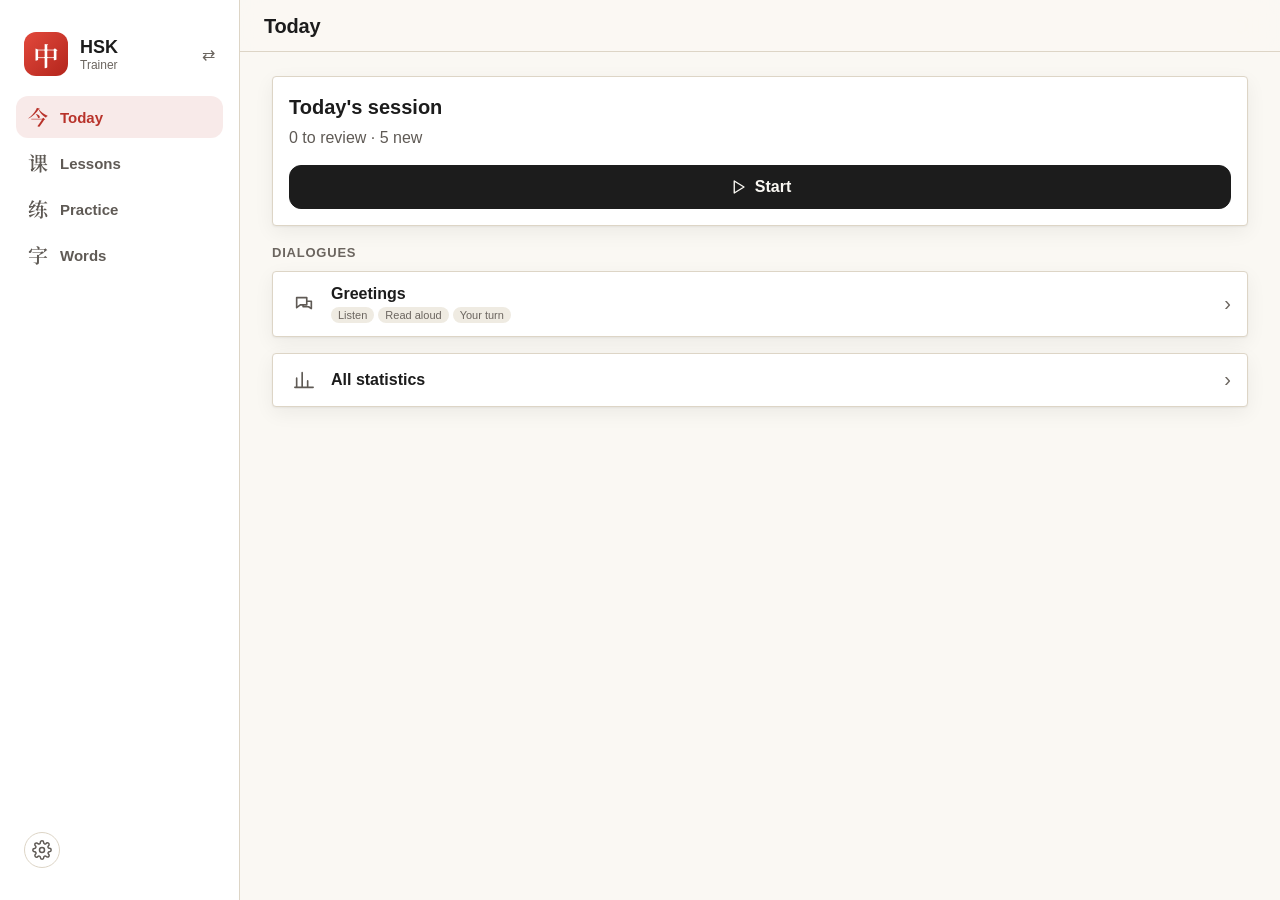
==== web/index.html @ bac62efd "Web app: one look per language Ink Grid, Quiet Ruby, Block Builder and Tone Color as colour variable" ====
<!DOCTYPE html>
<html lang="en">
<head>
  <meta charset="UTF-8">
  <meta name="viewport" content="width=device-width, initial-scale=1, viewport-fit=cover, maximum-scale=1">
  <title>Language Trainer</title>
  <meta name="description" content="Study Chinese (HSK 1–3), Japanese (JLPT N5–N1) and Vietnamese (A1–C2) vocabulary with tiles, flashcards, quizzes and more. Optimized for Mac and iPhone.">
  <meta name="theme-color" content="#f6f3ee" media="(prefers-color-scheme: light)">
  <meta name="theme-color" content="#151417" media="(prefers-color-scheme: dark)">
  <meta name="apple-mobile-web-app-capable" content="yes">
  <meta name="mobile-web-app-capable" content="yes">
  <meta name="apple-mobile-web-app-status-bar-style" content="default">
  <meta name="apple-mobile-web-app-title" content="Trainer">
  <meta name="format-detection" content="telephone=no">
  <link rel="manifest" href="manifest.webmanifest">
  <link rel="icon" type="image/svg+xml" href="icons/icon.svg">
  <link rel="apple-touch-icon" href="icons/apple-touch-icon.png">
  <link rel="preconnect" href="https://fonts.googleapis.com">
  <link rel="preconnect" href="https://fonts.gstatic.com" crossorigin>
  <link rel="stylesheet" href="https://fonts.googleapis.com/css2?family=Noto+Serif+SC:wght@400;600&family=Shippori+Mincho:wght@400;600&family=Gowun+Dodum&family=Be+Vietnam+Pro:wght@400;600;800&display=swap">
  <link rel="stylesheet" href="css/style.css">
</head>
<body>
  <div id="app">
    <aside id="sidebar" class="sidebar">
      <button class="brand" type="button" aria-label="Switch language">
        <span class="brand-glyph course-glyph-brand">中</span>
        <span class="brand-text">
          <span class="brand-title">HSK</span>
          <span class="brand-sub" data-i18n="brandSub">Trainer</span>
        </span>
        <span class="brand-chev">⇄</span>
      </button>
      <nav class="nav" id="nav-desktop"></nav>
      <div class="sidebar-foot">
        <button class="lang-toggle" id="lang-toggle-desktop" type="button" aria-label="Language"></button>
      </div>
    </aside>

    <div class="main">
      <header class="topbar" id="topbar">
        <button class="topbar-back" id="topbar-back" type="button" aria-label="Back" hidden>‹</button>
        <button class="course-btn" id="course-btn" type="button" aria-label="Switch language"><span class="course-glyph-brand">中</span></button>
        <h1 class="topbar-title" id="topbar-title">HSK</h1>
        <button class="lang-toggle" id="lang-toggle-mobile" type="button" aria-label="Language"></button>
      </header>

      <main id="view" class="view" aria-live="polite"></main>

      <nav class="tabbar" id="nav-mobile"></nav>
    </div>
  </div>

  <div id="sheet-backdrop" class="sheet-backdrop" hidden></div>
  <div id="sheet" class="sheet" role="dialog" aria-modal="true" hidden></div>
  <div id="toast" class="toast" hidden></div>

  <script src="js/data.js"></script>
  <script src="js/data-hsk2.js"></script>
  <script src="js/data-hsk3.js"></script>
  <script src="js/data-vi.js"></script>
  <script src="js/data-vi-2.js"></script>
  <script src="js/data-ja.js"></script>
  <script src="js/korean.js"></script>
  <script src="js/data-ko.js"></script>
  <script src="js/sounds-data.js"></script>
  <script src="js/dialogues.js"></script>
  <script src="js/themes.js"></script>
  <script src="js/themes-auto.js"></script>
  <script src="js/app.js"></script>
</body>
</html>
---- web/css/style.css ----
/* ============================================================
   HSK 1 Trainer — styles
   Optimized for iPhone (Safari, standalone PWA) and Mac.
   ============================================================ */

:root {
  --bg: #f6f3ee;
  --bg-elev: #ffffff;
  --bg-sunken: #ece8e1;
  --text: #1c1b1f;
  --text-2: #5f5b66;
  --text-3: #6b6772;
  --line: rgba(28, 27, 31, 0.10);
  --accent: #c8372d;
  --accent-soft: rgba(200, 55, 45, 0.10);
  --accent-text: #ffffff;
  --gold: #c99a2e;
  --gold-soft: rgba(201, 154, 46, 0.16);
  --green: #2e8b57;
  --green-soft: rgba(46, 139, 87, 0.14);
  --blue: #2f6fd6;
  --blue-soft: rgba(47, 111, 214, 0.12);
  --red: #d33f3f;
  --red-soft: rgba(211, 63, 63, 0.14);
  --shadow: 0 1px 2px rgba(0,0,0,0.05), 0 6px 20px rgba(0,0,0,0.06);
  --radius: 16px;
  --radius-sm: 10px;
  --tab-h: 56px;
  --top-h: 52px;
  --sat: env(safe-area-inset-top, 0px);
  --sab: env(safe-area-inset-bottom, 0px);
  --sal: env(safe-area-inset-left, 0px);
  --sar: env(safe-area-inset-right, 0px);
  --font: -apple-system, BlinkMacSystemFont, "SF Pro Text", "Segoe UI", Roboto, "Helvetica Neue", Arial, sans-serif;
  --font-hanzi: "PingFang SC", "Hiragino Sans GB", "Heiti SC", "Noto Sans CJK SC", "Noto Sans SC", "Microsoft YaHei", "WenQuanYi Zen Hei", sans-serif;
  color-scheme: light dark;
}

@media (prefers-color-scheme: dark) {
  :root:not([data-theme="light"]) {
    --bg: #151417;
    --bg-elev: #212024;
    --bg-sunken: #0f0e11;
    --text: #f3f1ee;
    --text-2: #b3afb8;
    --text-3: #9a96a1;
    --line: rgba(255, 255, 255, 0.10);
    --accent: #ef6a5e;
    --accent-soft: rgba(239, 106, 94, 0.16);
    --gold: #e2b455;
    --gold-soft: rgba(226, 180, 85, 0.18);
    --green: #4fc27f;
    --green-soft: rgba(79, 194, 127, 0.16);
    --blue: #6f9cf0;
    --blue-soft: rgba(111, 156, 240, 0.16);
    --red: #f26b6b;
    --red-soft: rgba(242, 107, 107, 0.16);
    --shadow: 0 1px 2px rgba(0,0,0,0.3), 0 6px 20px rgba(0,0,0,0.35);
  }
}
:root[data-theme="dark"] {
  --bg: #151417;
  --bg-elev: #212024;
  --bg-sunken: #0f0e11;
  --text: #f3f1ee;
  --text-2: #b3afb8;
  --text-3: #9a96a1;
  --line: rgba(255, 255, 255, 0.10);
  --accent: #ef6a5e;
  --accent-soft: rgba(239, 106, 94, 0.16);
  --gold: #e2b455;
  --gold-soft: rgba(226, 180, 85, 0.18);
  --green: #4fc27f;
  --green-soft: rgba(79, 194, 127, 0.16);
  --blue: #6f9cf0;
  --blue-soft: rgba(111, 156, 240, 0.16);
  --red: #f26b6b;
  --red-soft: rgba(242, 107, 107, 0.16);
  --shadow: 0 1px 2px rgba(0,0,0,0.3), 0 6px 20px rgba(0,0,0,0.35);
}

* { box-sizing: border-box; }
html, body { margin: 0; padding: 0; height: 100%; }
body {
  font-family: var(--font);
  background: var(--bg);
  color: var(--text);
  -webkit-font-smoothing: antialiased;
  -webkit-text-size-adjust: 100%;
  -webkit-tap-highlight-color: transparent;
  overscroll-behavior-y: none;
  line-height: 1.4;
}
button { font-family: inherit; font-size: inherit; color: inherit; }
input, select { font-family: inherit; font-size: 16px; color: inherit; }
h1, h2, h3 { margin: 0; font-weight: 700; letter-spacing: -0.01em; }
p { margin: 0; }
[hidden] { display: none !important; }
.hanzi { font-family: var(--font-hanzi); }

/* ---------- Layout ---------- */
#app { display: flex; min-height: 100vh; min-height: 100dvh; }
.sidebar { display: none; }
.main { flex: 1; min-width: 0; display: flex; flex-direction: column; min-height: 100vh; min-height: 100dvh; }

.topbar {
  position: sticky; top: 0; z-index: 20;
  height: calc(var(--top-h) + var(--sat));
  padding: var(--sat) calc(12px + var(--sar)) 0 calc(12px + var(--sal));
  display: flex; align-items: center; gap: 8px;
  background: color-mix(in srgb, var(--bg) 82%, transparent);
  -webkit-backdrop-filter: saturate(180%) blur(18px);
  backdrop-filter: saturate(180%) blur(18px);
  border-bottom: 1px solid var(--line);
}
.topbar-title { flex: 1; font-size: 18px; text-align: center; white-space: nowrap; overflow: hidden; text-overflow: ellipsis; }
.topbar-back {
  width: 40px; height: 40px; border: 0; background: transparent; border-radius: 12px;
  font-size: 30px; line-height: 1; color: var(--accent); cursor: pointer; margin-left: -6px;
}
.topbar-back:active { background: var(--accent-soft); }
.topbar-spacer { width: 40px; }

.lang-toggle {
  border: 1px solid var(--line); background: var(--bg-elev); border-radius: 999px;
  padding: 5px 10px; font-size: 13px; font-weight: 600; cursor: pointer; color: var(--text-2);
  min-width: 44px; height: 32px;
}
.lang-toggle:active { background: var(--accent-soft); }

.view {
  flex: 1;
  padding: 14px calc(16px + var(--sar)) calc(var(--tab-h) + var(--sab) + 24px) calc(16px + var(--sal));
  max-width: 1100px; width: 100%; margin: 0 auto;
}

/* Bottom tab bar (mobile) */
.tabbar {
  position: fixed; left: 0; right: 0; bottom: 0; z-index: 20;
  height: calc(var(--tab-h) + var(--sab));
  padding: 0 var(--sar) var(--sab) var(--sal);
  display: flex; justify-content: space-around; align-items: stretch;
  background: color-mix(in srgb, var(--bg-elev) 88%, transparent);
  -webkit-backdrop-filter: saturate(180%) blur(18px);
  backdrop-filter: saturate(180%) blur(18px);
  border-top: 1px solid var(--line);
}
.tab {
  flex: 1; border: 0; background: transparent; cursor: pointer;
  display: flex; flex-direction: column; align-items: center; justify-content: center; gap: 2px;
  font-size: 11px; font-weight: 600; color: var(--text-3);
}
.tab .tab-ico { font-size: 22px; line-height: 1; }
.tab.active { color: var(--accent); }

/* Desktop layout */
@media (min-width: 860px) {
  .sidebar {
    display: flex; flex-direction: column; width: 240px; flex-shrink: 0;
    padding: 24px 16px; border-right: 1px solid var(--line);
    background: var(--bg-elev); position: sticky; top: 0; height: 100vh;
  }
  .brand { display: flex; align-items: center; gap: 12px; padding: 8px 8px; margin-bottom: 12px; border: 0; background: transparent; border-radius: 14px; cursor: pointer; text-align: left; width: 100%; }
  .brand:hover { background: var(--bg-sunken); }
  .brand-text { display: flex; flex-direction: column; flex: 1; }
  .brand-chev { color: var(--text-3); font-size: 16px; }
  .course-btn { display: none !important; }
  .brand-glyph {
    font-family: var(--font-hanzi); width: 44px; height: 44px; border-radius: 12px;
    background: linear-gradient(135deg, #e2493c, #b3251c); color: #fff; font-size: 26px;
    display: flex; align-items: center; justify-content: center; font-weight: 600;
  }
  .brand-title { font-weight: 800; font-size: 18px; }
  .brand-sub { font-size: 12px; color: var(--text-3); }
  .nav { display: flex; flex-direction: column; gap: 4px; }
  .nav .tab {
    flex-direction: row; justify-content: flex-start; gap: 12px; padding: 10px 12px;
    border-radius: 12px; font-size: 15px; color: var(--text-2);
  }
  .nav .tab .tab-ico { font-size: 20px; }
  .nav .tab.active { background: var(--accent-soft); color: var(--accent); }
  .nav .tab:hover:not(.active) { background: var(--bg-sunken); }
  .sidebar-foot { margin-top: auto; padding: 8px; }
  .tabbar { display: none; }
  #lang-toggle-mobile { display: none; }
  .topbar { height: var(--top-h); padding: 0 24px; }
  .topbar-title { text-align: left; font-size: 20px; }
  .view { padding: 24px 32px 48px; }
}

/* ---------- Common components ---------- */
.card {
  background: var(--bg-elev); border-radius: var(--radius); box-shadow: var(--shadow);
  padding: 16px; border: 1px solid var(--line);
}
.section-title { font-size: 13px; font-weight: 700; text-transform: uppercase; letter-spacing: 0.06em; color: var(--text-3); margin: 18px 0 8px; }
.row { display: flex; align-items: center; gap: 10px; }
.grow { flex: 1; min-width: 0; }
.muted { color: var(--text-2); }
.small { font-size: 13px; }
.center { text-align: center; }
.stack { display: flex; flex-direction: column; gap: 10px; }

.btn {
  display: inline-flex; align-items: center; justify-content: center; gap: 8px;
  border: 1px solid var(--line); background: var(--bg-elev); color: var(--text);
  border-radius: 12px; padding: 11px 16px; font-weight: 600; cursor: pointer;
  min-height: 44px; transition: transform .06s ease, background .15s ease;
  user-select: none; -webkit-user-select: none;
}
.btn:active { transform: scale(0.98); }
.btn.primary { background: var(--accent); border-color: var(--accent); color: var(--accent-text); }
.btn.ghost { background: transparent; }
.btn.block { width: 100%; }
.btn.sm { min-height: 36px; padding: 6px 12px; font-size: 14px; border-radius: 10px; }
.btn.icon { width: 44px; padding: 0; font-size: 20px; }
.btn.success { background: var(--green-soft); border-color: transparent; color: var(--green); }
.btn.danger { background: var(--red-soft); border-color: transparent; color: var(--red); }
.btn.warn { background: var(--gold-soft); border-color: transparent; color: var(--gold); }
.btn.info { background: var(--blue-soft); border-color: transparent; color: var(--blue); }
.btn:disabled { opacity: 0.5; cursor: default; }

.chips { display: flex; gap: 8px; overflow-x: auto; padding: 4px 0 8px; scrollbar-width: none; -webkit-overflow-scrolling: touch; }
.chips::-webkit-scrollbar { display: none; }
.chip {
  flex-shrink: 0; border: 1px solid var(--line); background: var(--bg-elev); border-radius: 999px;
  padding: 7px 13px; font-size: 14px; font-weight: 600; color: var(--text-2); cursor: pointer; white-space: nowrap;
  min-height: 36px;
}
.chip.active { background: var(--accent); border-color: var(--accent); color: var(--accent-text); }

.search {
  width: 100%; border: 1px solid var(--line); background: var(--bg-elev); border-radius: 12px;
  padding: 11px 14px; outline: none; -webkit-appearance: none; appearance: none;
}
.search:focus { border-color: var(--accent); }

.pill { display: inline-block; border-radius: 999px; padding: 2px 8px; font-size: 11px; font-weight: 700; }
.pill.new { background: var(--bg-sunken); color: var(--text-2); }
.pill.learning { background: var(--gold-soft); color: var(--gold); }
.pill.known { background: var(--green-soft); color: var(--green); }
.pill.due { background: var(--accent-soft); color: var(--accent); }

/* ---------- Tiles (Kacheln) ---------- */
.tiles {
  display: grid; gap: 10px;
  grid-template-columns: repeat(auto-fill, minmax(150px, 1fr));
}
@media (min-width: 480px) { .tiles { grid-template-columns: repeat(auto-fill, minmax(165px, 1fr)); gap: 12px; } }
.tile {
  position: relative; background: var(--bg-elev); border: 1px solid var(--line); border-radius: var(--radius);
  padding: 14px 12px 12px; cursor: pointer; text-align: center; box-shadow: var(--shadow);
  display: flex; flex-direction: column; align-items: center; gap: 4px; min-height: 128px;
  transition: transform .08s ease;
}
.tile:active { transform: scale(0.97); }
.tile .tile-hz { font-family: var(--font-hanzi); font-size: 30px; line-height: 1.15; font-weight: 500; }
.tile .tile-hz.long { font-size: 24px; }
.tile .tile-py { color: var(--accent); font-weight: 600; font-size: 14px; }
.tile .tile-tr { color: var(--text-2); font-size: 13px; line-height: 1.25; overflow: hidden; display: -webkit-box; -webkit-line-clamp: 2; -webkit-box-orient: vertical; }
.tile .tile-dot { position: absolute; top: 10px; right: 10px; width: 9px; height: 9px; border-radius: 50%; background: var(--bg-sunken); }
.tile .tile-dot.learning { background: var(--gold); }
.tile .tile-dot.known { background: var(--green); }
.tile .tile-fav { position: absolute; top: 6px; left: 9px; font-size: 13px; }
.tile .tile-num { position: absolute; bottom: 6px; right: 9px; font-size: 10px; color: var(--text-3); }

.list-hint { color: var(--text-3); font-size: 13px; margin: 6px 2px 10px; }

/* ---------- Bottom sheet / modal ---------- */
.sheet-backdrop { position: fixed; inset: 0; background: rgba(0,0,0,0.42); z-index: 50; animation: fade .18s ease; }
.sheet {
  position: fixed; left: 0; right: 0; bottom: 0; z-index: 51; background: var(--bg-elev);
  border-radius: 22px 22px 0 0; padding: 12px 20px calc(20px + var(--sab));
  max-height: 88vh; max-height: 88dvh; overflow-y: auto; box-shadow: 0 -8px 40px rgba(0,0,0,0.25);
  animation: slideUp .22s cubic-bezier(.2,.8,.2,1);
}
.sheet-handle { width: 40px; height: 5px; border-radius: 3px; background: var(--line); margin: 0 auto 12px; }
@media (min-width: 860px) {
  .sheet {
    left: 50%; right: auto; top: 50%; bottom: auto; transform: translate(-50%, -50%);
    width: min(560px, 92vw); border-radius: 22px; padding: 22px 28px 28px; animation: pop .18s ease;
  }
  .sheet-handle { display: none; }
}
@keyframes fade { from { opacity: 0; } }
@keyframes slideUp { from { transform: translateY(40px); opacity: 0; } }
@keyframes pop { from { transform: translate(-50%, -48%); opacity: 0; } }

.detail-hz { font-family: var(--font-hanzi); font-size: 64px; line-height: 1.1; text-align: center; font-weight: 500; }
.detail-py { text-align: center; color: var(--accent); font-size: 22px; font-weight: 600; margin-top: 2px; }
.detail-tr { text-align: center; font-size: 18px; margin-top: 6px; }
.detail-tr2 { text-align: center; color: var(--text-2); font-size: 15px; }
.detail-meta { display: flex; justify-content: center; gap: 8px; margin-top: 10px; flex-wrap: wrap; }
.example { background: var(--bg-sunken); border-radius: 12px; padding: 12px 14px; margin-top: 16px; }
.example .ex-hz { font-family: var(--font-hanzi); font-size: 22px; }
.example .ex-py { color: var(--accent); font-size: 14px; }
.example .ex-tr { color: var(--text-2); font-size: 14px; margin-top: 2px; }
.detail-actions { display: grid; grid-template-columns: 1fr 1fr; gap: 8px; margin-top: 16px; }
.detail-actions .btn.block { grid-column: 1 / -1; }

.speak-btn {
  border: 0; background: var(--accent-soft); color: var(--accent); border-radius: 999px;
  width: 40px; height: 40px; font-size: 18px; cursor: pointer; display: inline-flex; align-items: center; justify-content: center;
}
.speak-btn.sm { width: 32px; height: 32px; font-size: 15px; }

/* ---------- Toast ---------- */
.toast {
  position: fixed; left: 50%; bottom: calc(var(--tab-h) + var(--sab) + 16px); transform: translateX(-50%);
  background: var(--text); color: var(--bg); padding: 10px 16px; border-radius: 999px; font-size: 14px; font-weight: 600;
  z-index: 60; box-shadow: var(--shadow); animation: fade .15s ease; max-width: 90vw; text-align: center;
}
@media (min-width: 860px) { .toast { bottom: 28px; } }

/* ---------- Training ---------- */
.mode-grid { display: grid; grid-template-columns: 1fr 1fr; gap: 12px; }
@media (min-width: 640px) { .mode-grid { grid-template-columns: repeat(3, 1fr); } }
.mode-card {
  background: var(--bg-elev); border: 1px solid var(--line); border-radius: var(--radius); padding: 16px 14px;
  cursor: pointer; box-shadow: var(--shadow); display: flex; flex-direction: column; gap: 6px; min-height: 120px;
  transition: transform .08s ease; text-align: left;
}
.mode-card:active { transform: scale(0.97); }
.mode-card .mode-ico { font-size: 28px; }
.mode-card .mode-title { font-weight: 700; font-size: 16px; }
.mode-card .mode-desc { font-size: 13px; color: var(--text-2); line-height: 1.3; }

.due-banner { display: flex; align-items: center; gap: 12px; background: linear-gradient(135deg, var(--accent), #8e1f18); color: #fff; border-radius: var(--radius); padding: 16px; margin-bottom: 16px; }
.due-banner .big { font-size: 28px; font-weight: 800; line-height: 1; }
.due-banner .btn { background: rgba(255,255,255,0.18); border-color: rgba(255,255,255,0.3); color: #fff; }

.progress-bar { height: 8px; border-radius: 4px; background: var(--bg-sunken); overflow: hidden; }
.progress-bar > span { display: block; height: 100%; background: var(--accent); border-radius: 4px; transition: width .3s ease; }
.progress-bar > span.green { background: var(--green); }
.progress-bar > span.gold { background: var(--gold); }

.session-head { display: flex; align-items: center; gap: 12px; margin-bottom: 14px; }
.session-head .progress-bar { flex: 1; }
.session-head .count { font-size: 13px; color: var(--text-2); font-variant-numeric: tabular-nums; white-space: nowrap; }

.flashcard {
  background: var(--bg-elev); border: 1px solid var(--line); border-radius: 22px; box-shadow: var(--shadow);
  min-height: 300px; display: flex; flex-direction: column; align-items: center; justify-content: center; gap: 8px;
  padding: 28px 20px; text-align: center; cursor: pointer; position: relative;
}
@media (min-width: 860px) { .flashcard { min-height: 380px; } }
.flashcard .fc-hz { font-family: var(--font-hanzi); font-size: 76px; line-height: 1.1; font-weight: 500; }
.flashcard .fc-hz.long { font-size: 56px; }
.flashcard .fc-hint { position: absolute; bottom: 14px; color: var(--text-3); font-size: 12px; }
.flashcard .fc-py { color: var(--accent); font-size: 24px; font-weight: 600; }
.flashcard .fc-tr { font-size: 20px; }
.flashcard .fc-tr2 { font-size: 15px; color: var(--text-2); }
.flashcard .fc-ex { margin-top: 12px; font-size: 14px; color: var(--text-2); }
.flashcard .fc-ex .hanzi { font-size: 18px; color: var(--text); display: block; }
.flashcard .fc-prompt { font-size: 18px; color: var(--text-2); }
.rate-grid { display: grid; grid-template-columns: repeat(4, 1fr); gap: 8px; margin-top: 14px; }
.rate-grid .btn { flex-direction: column; gap: 0; padding: 8px 4px; }
.rate-grid .btn small { font-weight: 500; font-size: 11px; opacity: 0.8; }

.quiz-q {
  background: var(--bg-elev); border: 1px solid var(--line); border-radius: 22px; box-shadow: var(--shadow);
  padding: 28px 20px; text-align: center; margin-bottom: 14px; min-height: 150px;
  display: flex; flex-direction: column; align-items: center; justify-content: center; gap: 6px;
}
.quiz-q .q-hz { font-family: var(--font-hanzi); font-size: 60px; line-height: 1.1; font-weight: 500; }
.quiz-q .q-hz.long { font-size: 44px; }
.quiz-q .q-text { font-size: 24px; font-weight: 600; }
.quiz-q .q-sub { color: var(--text-2); font-size: 14px; }
.options { display: grid; grid-template-columns: 1fr; gap: 10px; }
@media (min-width: 640px) { .options { grid-template-columns: 1fr 1fr; } }
.option {
  border: 1px solid var(--line); background: var(--bg-elev); border-radius: 14px; padding: 14px 16px;
  cursor: pointer; text-align: left; font-size: 17px; min-height: 54px; box-shadow: var(--shadow);
  display: flex; align-items: center; gap: 12px; transition: transform .06s ease;
}
.option:active { transform: scale(0.98); }
.option .opt-key { width: 26px; height: 26px; border-radius: 8px; background: var(--bg-sunken); color: var(--text-2); font-size: 13px; font-weight: 700; display: inline-flex; align-items: center; justify-content: center; flex-shrink: 0; }
.option.hanzi { font-size: 28px; }
.option.correct { background: var(--green-soft); border-color: var(--green); color: var(--green); }
.option.wrong { background: var(--red-soft); border-color: var(--red); color: var(--red); }
.option:disabled { cursor: default; }
.feedback { margin-top: 14px; padding: 12px 14px; border-radius: 12px; font-weight: 600; display: flex; align-items: center; gap: 10px; }
.feedback.ok { background: var(--green-soft); color: var(--green); }
.feedback.bad { background: var(--red-soft); color: var(--red); }

.type-input {
  width: 100%; font-size: 22px; padding: 14px 16px; border-radius: 14px; border: 2px solid var(--line);
  background: var(--bg-elev); outline: none; text-align: center; -webkit-appearance: none; appearance: none;
}
.type-input:focus { border-color: var(--accent); }
.type-input.ok { border-color: var(--green); }
.type-input.bad { border-color: var(--red); }

.match-grid { display: grid; grid-template-columns: 1fr 1fr; gap: 10px; }
.match-col { display: flex; flex-direction: column; gap: 10px; }
.match-card {
  border: 1px solid var(--line); background: var(--bg-elev); border-radius: 14px; padding: 12px; min-height: 58px;
  display: flex; align-items: center; justify-content: center; text-align: center; cursor: pointer; box-shadow: var(--shadow);
  font-size: 16px; transition: transform .06s ease, opacity .2s ease;
}
.match-card.hanzi { font-size: 28px; }
.match-card.selected { border-color: var(--accent); background: var(--accent-soft); }
.match-card.done { opacity: 0.25; pointer-events: none; }
.match-card.shake { animation: shake .3s ease; border-color: var(--red); }
@keyframes shake { 25% { transform: translateX(-5px);} 75% { transform: translateX(5px);} }

.result-card { text-align: center; padding: 28px 20px; }
.result-card .big { font-size: 56px; font-weight: 800; line-height: 1; color: var(--accent); }
.result-card .sub { color: var(--text-2); margin-top: 6px; }
.result-list { margin-top: 16px; text-align: left; }
.result-item { display: flex; align-items: center; gap: 12px; padding: 10px 0; border-top: 1px solid var(--line); }
.result-item .hanzi { font-size: 24px; min-width: 60px; }
.result-item .r-py { color: var(--accent); font-weight: 600; font-size: 14px; }
.result-item .r-tr { color: var(--text-2); font-size: 14px; }

/* ---------- Progress ---------- */
.stats-grid { display: grid; grid-template-columns: repeat(2, 1fr); gap: 10px; }
@media (min-width: 640px) { .stats-grid { grid-template-columns: repeat(4, 1fr); } }
.stat { background: var(--bg-elev); border: 1px solid var(--line); border-radius: var(--radius); padding: 14px; box-shadow: var(--shadow); }
.stat .stat-val { font-size: 28px; font-weight: 800; line-height: 1.1; }
.stat .stat-lbl { font-size: 12px; color: var(--text-2); margin-top: 4px; }
.stat.accent .stat-val { color: var(--accent); }
.stat.green .stat-val { color: var(--green); }
.stat.gold .stat-val { color: var(--gold); }
.stat.blue .stat-val { color: var(--blue); }
.ring-wrap { display: flex; align-items: center; gap: 20px; }
.ring { width: 120px; height: 120px; flex-shrink: 0; }
.legend { display: flex; flex-direction: column; gap: 6px; font-size: 14px; }
.legend .dot { display: inline-block; width: 10px; height: 10px; border-radius: 50%; margin-right: 8px; }
.cat-row { display: grid; grid-template-columns: 28px 1fr 60px; gap: 10px; align-items: center; padding: 8px 0; border-top: 1px solid var(--line); }
.cat-row:first-child { border-top: 0; }
.cat-row .cat-name { font-size: 14px; }
.cat-row .cat-count { font-size: 12px; color: var(--text-3); text-align: right; font-variant-numeric: tabular-nums; }
.heat { display: grid; grid-template-columns: repeat(14, 1fr); gap: 4px; }
.heat .day { aspect-ratio: 1; border-radius: 4px; background: var(--bg-sunken); }
.heat .day.l1 { background: color-mix(in srgb, var(--green) 35%, var(--bg-sunken)); }
.heat .day.l2 { background: color-mix(in srgb, var(--green) 60%, var(--bg-sunken)); }
.heat .day.l3 { background: var(--green); }

/* ---------- More ---------- */
.list { background: var(--bg-elev); border: 1px solid var(--line); border-radius: var(--radius); box-shadow: var(--shadow); overflow: hidden; }
.list-item {
  display: flex; align-items: center; gap: 12px; padding: 13px 16px; border-top: 1px solid var(--line);
  cursor: pointer; width: 100%; background: transparent; border-left: 0; border-right: 0; border-bottom: 0; text-align: left;
}
.list-item:first-child { border-top: 0; }
.list-item .li-ico { font-size: 22px; width: 30px; text-align: center; }
.list-item .li-title { font-weight: 600; }
.list-item .li-sub { font-size: 13px; color: var(--text-2); }
.list-item .li-chev { color: var(--text-3); font-size: 20px; }
.list-item.static { cursor: default; }
.switch { position: relative; width: 50px; height: 30px; border-radius: 15px; background: var(--bg-sunken); border: 1px solid var(--line); cursor: pointer; flex-shrink: 0; padding: 0; }
.switch::after { content: ""; position: absolute; top: 2px; left: 2px; width: 24px; height: 24px; border-radius: 50%; background: #fff; box-shadow: 0 1px 3px rgba(0,0,0,0.3); transition: transform .18s ease; }
.switch.on { background: var(--green); border-color: var(--green); }
.switch.on::after { transform: translateX(20px); }
.seg { display: inline-flex; background: var(--bg-sunken); border-radius: 10px; padding: 3px; gap: 2px; }
.seg button { border: 0; background: transparent; border-radius: 8px; padding: 6px 12px; font-size: 14px; font-weight: 600; color: var(--text-2); cursor: pointer; }
.seg button.active { background: var(--bg-elev); color: var(--text); box-shadow: 0 1px 3px rgba(0,0,0,0.15); }
input[type=range] { width: 120px; accent-color: var(--accent); }

.tone-card { display: grid; grid-template-columns: 52px 1fr auto; align-items: center; gap: 14px; padding: 12px 0; border-top: 1px solid var(--line); }
.tone-card:first-child { border-top: 0; }
.tone-card .tone-sym { font-family: var(--font-hanzi); font-size: 34px; text-align: center; color: var(--accent); }
.tone-card .tone-name { font-weight: 700; }
.tone-card .tone-desc { font-size: 13px; color: var(--text-2); }
.tone-svg { width: 52px; height: 36px; }
.num-big { font-family: var(--font-hanzi); font-size: 64px; text-align: center; font-weight: 500; }
.num-input { text-align: center; font-size: 28px; }
.kbd-hint { font-size: 12px; color: var(--text-3); text-align: center; margin-top: 10px; }
@media (hover: none) { .kbd-hint { display: none; } }

.empty { text-align: center; padding: 40px 20px; color: var(--text-2); }
.empty .big { font-size: 40px; margin-bottom: 8px; }

.about p { margin-bottom: 8px; font-size: 14px; color: var(--text-2); }
.about ol { padding-left: 20px; font-size: 14px; color: var(--text-2); margin: 0; }
.fade-in { animation: fadeIn .18s ease; }
@keyframes fadeIn { from { opacity: 0; transform: translateY(4px); } }

/* ---------- Levels ---------- */
.chip.lvl .chip-n { font-size: 11px; opacity: 0.7; margin-left: 2px; }
.lvl-badge { display: inline-block; font-size: 10px; font-weight: 700; padding: 1px 6px; border-radius: 6px; background: var(--bg-sunken); color: var(--text-2); }
.lvl-badge.l1 { background: var(--green-soft); color: var(--green); }
.lvl-badge.l2 { background: var(--blue-soft); color: var(--blue); }
.lvl-badge.l3 { background: var(--gold-soft); color: var(--gold); }
.lvl-badge.l4 { background: var(--accent-soft); color: var(--accent); }
.lvl-badge.l5 { background: rgba(140, 82, 255, 0.14); color: #7a4fd6; }
.lvl-badge.l6 { background: var(--text); color: var(--bg); }
.tile .tile-num .lvl-badge { position: relative; top: -2px; }

/* ---------- Course switcher ---------- */
.course-btn {
  width: 40px; height: 40px; border: 0; background: transparent; border-radius: 12px; cursor: pointer; margin-left: -6px;
  display: flex; align-items: center; justify-content: center;
}
.course-btn .course-glyph-brand {
  font-family: var(--font-hanzi); width: 30px; height: 30px; border-radius: 9px; font-size: 17px; font-weight: 600;
  background: linear-gradient(135deg, #e2493c, #b3251c); color: #fff; display: inline-flex; align-items: center; justify-content: center;
}
.course-glyph-brand.latin, .brand-glyph.latin, .course-glyph.latin { font-family: var(--font); background: linear-gradient(135deg, #d9a21b, #b0121c); letter-spacing: -0.02em; }
.course-card {
  display: flex; align-items: center; gap: 14px; width: 100%; text-align: left; padding: 14px; border-radius: 14px; cursor: pointer;
  border: 1px solid var(--line); background: var(--bg-elev); box-shadow: var(--shadow);
}
.course-card.active { border-color: var(--accent); background: var(--accent-soft); }
.course-glyph {
  font-family: var(--font-hanzi); width: 46px; height: 46px; border-radius: 13px; font-size: 24px; font-weight: 600; flex-shrink: 0;
  background: linear-gradient(135deg, #e2493c, #b3251c); color: #fff; display: inline-flex; align-items: center; justify-content: center;
}
.course-name { font-weight: 700; font-size: 16px; }
.course-check { color: var(--accent); font-weight: 800; font-size: 18px; }

/* Latin-script course: smaller "hanzi" slots that wrap */
html.latin .hanzi, html.latin .tile-hz, html.latin .detail-hz, html.latin .fc-hz, html.latin .q-hz, html.latin .num-big, html.latin .tone-sym, html.latin .ex-hz, html.latin .fc-ex .hanzi { font-family: var(--font); }
html.latin .tile .tile-hz, html.latin .tile .tile-hz.long { font-size: 20px; font-weight: 700; line-height: 1.2; overflow-wrap: anywhere; }
html.latin .tile .tile-py { font-size: 13px; font-weight: 500; }
html.latin .detail-hz { font-size: 38px; font-weight: 700; overflow-wrap: anywhere; }
html.latin .detail-py { font-size: 18px; }
html.latin .detail-py::before, html.latin .fc-py::before, html.latin .tile-py::before { content: "["; opacity: .6; }
html.latin .detail-py::after, html.latin .fc-py::after, html.latin .tile-py::after { content: "]"; opacity: .6; }
html.latin .flashcard .fc-hz, html.latin .flashcard .fc-hz.long { font-size: 40px; font-weight: 700; overflow-wrap: anywhere; }
html.latin .flashcard .fc-py { font-size: 18px; }
html.latin .quiz-q .q-hz, html.latin .quiz-q .q-hz.long { font-size: 36px; font-weight: 700; overflow-wrap: anywhere; }
html.latin .option.hanzi { font-size: 19px; font-weight: 600; }
html.latin .match-card.hanzi { font-size: 17px; font-weight: 600; }
html.latin .result-item .hanzi { font-size: 17px; font-weight: 600; min-width: 90px; }
html.latin .num-big { font-size: 40px; font-weight: 700; }
html.latin .example .ex-hz { font-size: 18px; font-weight: 600; }
html.latin .fc-ex .hanzi { font-size: 17px; font-weight: 600; }
html.latin .tone-sym { font-size: 28px; font-weight: 700; }
html.latin .feedback .hanzi { font-weight: 600; }

/* ---------- Voice picker ---------- */
.voice-sel { max-width: 46vw; font-size: 14px; padding: 6px 8px; border-radius: 8px; border: 1px solid var(--line); background: var(--bg-sunken); color: var(--text); }
@media (min-width: 860px) { .voice-sel { max-width: 260px; } }

.tiles-more { grid-column: 1 / -1; margin-top: 6px; }

/* ---------- Sounds ---------- */
.sound-table { padding: 10px 12px; }
.srow { display: flex; align-items: stretch; gap: 8px; padding: 6px 0; border-top: 1px solid var(--line); }
.srow:first-child, .srow.shead + .srow { border-top: 0; }
.srow.shead { border-top: 0; padding-bottom: 2px; }
.sbase {
  width: 64px; flex-shrink: 0; border: 0; background: var(--bg-sunken); border-radius: 10px; font-weight: 700; font-size: 15px;
  cursor: pointer; color: var(--text); display: flex; align-items: center; justify-content: center; text-align: center; padding: 6px 4px; line-height: 1.15;
}
.sbase:active { background: var(--accent-soft); }
.scells { flex: 1; display: grid; grid-template-columns: repeat(auto-fit, minmax(48px, 1fr)); gap: 6px; }
.scell {
  border: 1px solid var(--line); background: var(--bg-elev); border-radius: 10px; min-height: 46px; padding: 5px 4px; cursor: pointer;
  display: flex; flex-direction: column; align-items: center; justify-content: center; gap: 1px; line-height: 1.15;
}
.scell.empty { border: 0; background: transparent; pointer-events: none; }
.scell.active { border-color: var(--accent); background: var(--accent-soft); }
.scell-t { font-size: 17px; font-weight: 600; color: var(--accent); }
.kana .scell-t { font-family: var(--font-hanzi); font-size: 22px; color: var(--text); }
.scell-s { font-family: var(--font-hanzi); font-size: 13px; color: var(--text-2); }
.scell-sub { font-size: 10px; color: var(--text-3); }
.scell-h { text-align: center; font-size: 11px; font-weight: 700; color: var(--text-3); text-transform: uppercase; letter-spacing: 0.04em; }
.snote { font-size: 12px; color: var(--text-3); padding: 0 0 6px 72px; margin-top: -2px; }
.sex { background: var(--bg-sunken); border-radius: 12px; padding: 8px 10px; margin: 2px 0 8px; }
.sex-title { font-size: 12px; font-weight: 700; color: var(--text-3); text-transform: uppercase; letter-spacing: 0.04em; margin-bottom: 4px; }
.sex-item { display: flex; align-items: center; gap: 10px; width: 100%; text-align: left; border: 0; background: transparent; padding: 6px 0; cursor: pointer; color: var(--text); border-top: 1px solid var(--line); }
.sex-item:first-of-type { border-top: 0; }
.sex-hz { font-size: 20px; min-width: 56px; }
html.latin .sex-hz { font-size: 16px; font-weight: 600; min-width: 80px; }
.sex-py { display: block; color: var(--accent); font-size: 13px; font-weight: 600; }
.sex-tr { display: block; color: var(--text-2); font-size: 13px; }
.sound-options .option.hanzi { font-size: 22px; }
@media (max-width: 480px) { .sbase { width: 52px; font-size: 13px; } .snote { padding-left: 60px; } .scells { grid-template-columns: repeat(auto-fit, minmax(42px, 1fr)); gap: 4px; } .scell-t { font-size: 15px; } .kana .scell-t { font-size: 20px; } }

/* Sounds: focused navigation */
.sindex-wrap { position: sticky; top: calc(var(--top-h) + var(--sat)); z-index: 5; display: flex; align-items: center; gap: 8px; background: var(--bg); padding: 2px 0 6px; margin-bottom: 6px; }
@media (min-width: 860px) { .sindex-wrap { top: var(--top-h); } }
.sindex { flex: 1; padding: 4px 0; margin: 0; }
.sindex .chip { min-width: 44px; justify-content: center; padding: 6px 10px; }
.stools { display: flex; gap: 6px; flex-shrink: 0; }
.stools .btn.icon { width: 38px; min-height: 38px; font-size: 17px; }
.sfocus { padding: 14px 16px 16px; }
.sfocus-head { display: flex; align-items: center; gap: 10px; margin-bottom: 12px; }
.sfocus-head .btn.icon { width: 48px; min-height: 48px; font-size: 30px; line-height: 1; border-radius: 14px; }
.sfocus-title { flex: 1; text-align: center; }
.sfocus-base { font-size: 34px; font-weight: 800; line-height: 1.1; }
.kana .sfocus-base { font-family: var(--font-hanzi); }
.sfocus-pos { font-size: 12px; color: var(--text-3); margin-top: 2px; }
.shead-row { display: grid; grid-template-columns: repeat(auto-fit, minmax(48px, 1fr)); gap: 6px; margin-bottom: 4px; }
.scells.big { grid-template-columns: repeat(auto-fit, minmax(64px, 1fr)); gap: 8px; }
.scells.big .scell { min-height: 68px; }
.scells.big .scell-t { font-size: 24px; }
.kana .scells.big .scell-t { font-size: 32px; }
.scells.big .scell-s { font-size: 16px; }
.snote.focus { padding: 8px 2px 4px; }
.sfocus .btn.block { margin: 10px 0 8px; }
.sfocus .sex { margin-top: 4px; }
.srow.current { background: var(--accent-soft); margin: 0 -8px; padding-left: 8px; padding-right: 8px; border-radius: 10px; }

/* ---------- Typewriter ---------- */
.typer-card { display: flex; flex-direction: column; gap: 12px; }
.typer-show { font-size: 30px; line-height: 1.3; text-align: center; }
.typer-line { font-size: 26px; line-height: 1.6; text-align: center; word-break: break-word; font-variant-ligatures: none; }
.typer-line.small { font-size: 16px; text-align: left; line-height: 1.4; }
.typer-sub { color: var(--text-2); font-size: 14px; text-align: center; }
.tc { border-radius: 4px; transition: color .08s, background-color .08s; }
.tc.todo { color: var(--text-3); }
.tc.ok { color: var(--text); }
.tc.bad { color: var(--red); background: var(--red-soft); }
.tc.sp.bad { box-shadow: inset 0 -2px 0 var(--red); }
.tc.cur { color: var(--text-3); box-shadow: inset 0 -3px 0 var(--accent); animation: tc-blink 1s steps(2) infinite; }
.tc.extra { text-decoration: line-through; }
@keyframes tc-blink { 50% { box-shadow: inset 0 -3px 0 transparent; } }
@media (prefers-reduced-motion: reduce) { .tc.cur { animation: none; } }
.typer-stats { display: flex; align-items: center; gap: 14px; color: var(--text-2); font-size: 14px; font-variant-numeric: tabular-nums; }
.typer-stats .btn { margin-left: auto; }
.typer-last { margin-top: 12px; padding: 10px 14px; border-radius: 12px; display: flex; align-items: center; gap: 12px; background: var(--bg-elev); border: 1px solid var(--line); }
.typer-last.ok { border-color: var(--green); }
.typer-last.bad { border-color: var(--red); }
.typer-last .hanzi { color: var(--text-2); margin-top: 2px; }
.typer-num { display: flex; flex-direction: column; align-items: center; min-width: 44px; font-variant-numeric: tabular-nums; }
.typer-num small { font-size: 11px; color: var(--text-3); }

/* ---------- Pinyin first: pinyin is the word's face while characters are not studied yet ---------- */
.py-face { font-weight: 600; color: var(--accent); }
.q-text.py-face { font-size: 34px; }
.tile .tile-hz.py { font-family: var(--font); font-size: 22px; font-weight: 700; color: var(--accent); }
.tile .tile-hz.py.long { font-size: 17px; }
.tile .tile-sub-hz { font-family: var(--font-hanzi); font-size: 14px; color: var(--text-3); }
.detail-py.big { font-size: 38px; font-weight: 700; margin-top: 8px; }
.detail-sub-hz { font-family: var(--font-hanzi); font-size: 22px; color: var(--text-3); text-align: center; }
.example .ex-py.big { font-size: 17px; font-weight: 600; }
.example .ex-hz.small { font-size: 14px; color: var(--text-3); }
.flashcard .fc-py.big { font-size: 44px; font-weight: 700; line-height: 1.15; }
.flashcard .fc-sub-hz { font-family: var(--font-hanzi); font-size: 20px; color: var(--text-3); }
.flashcard .fc-ex .hanzi.small { font-size: 14px; color: var(--text-3); }
.r-py.big { font-size: 17px; font-weight: 600; }
.detail-actions .block { grid-column: 1 / -1; }
.detail-actions .section-title { margin-top: 6px; }

/* ---------- Today ---------- */
.today-hero .hero-title, .today-done .hero-title { font-size: 20px; font-weight: 800; margin-bottom: 2px; }
.today-hero .btn { min-width: 96px; }
.today-done { margin-bottom: 16px; }
.stats-grid.three { grid-template-columns: repeat(3, 1fr); }
.stats-grid.three .stat-val small { font-size: 15px; color: var(--text-3); font-weight: 600; }
.stats-grid.three .progress-bar { height: 5px; margin-top: 8px; }
.section-title.row { display: flex; }
.section-title.row .btn { text-transform: none; letter-spacing: 0; color: var(--text); }
.progress-bar.lesson-bar { display: flex; height: 5px; margin-top: 6px; }
.progress-bar.lesson-bar > span { border-radius: 0; }

/* Guided session */
.steps { display: flex; justify-content: center; gap: 6px; margin-bottom: 14px; flex-wrap: wrap; }
.step-dot { display: flex; flex-direction: column; align-items: center; gap: 2px; min-width: 64px; padding: 6px 8px; border-radius: 12px; font-size: 20px; opacity: 0.45; }
.step-dot small { font-size: 11px; color: var(--text-2); }
.step-dot.cur { opacity: 1; background: var(--accent-soft); }
.step-dot.done { opacity: 0.8; }
.step-card { text-align: center; padding: 24px 20px; }
.step-card .step-of { font-size: 12px; font-weight: 700; text-transform: uppercase; letter-spacing: 0.06em; color: var(--text-3); }
.step-card .step-ico { font-size: 44px; margin: 10px 0 4px; }
.step-card h2 { margin-bottom: 6px; }
.step-card p { margin: 0 auto 6px; max-width: 34em; }
.step-card .btn { margin-top: 16px; }
.summary-list { margin-top: 16px; text-align: left; }

/* Meet a new word */
.meet-card { text-align: center; padding: 26px 18px 16px; }
.meet-card .meet-py { font-size: 46px; font-weight: 700; color: var(--accent); line-height: 1.15; }
.meet-card .meet-hz { font-family: var(--font-hanzi); font-size: 22px; color: var(--text-3); margin-top: 2px; }
.meet-card .meet-hz.big { font-size: 72px; color: var(--text); line-height: 1.1; }
.meet-card .meet-py.sm { font-size: 24px; }
.meet-card .meet-tr { font-size: 20px; margin-top: 10px; }
.meet-card .meet-btns { justify-content: center; margin-top: 16px; }
.meet-card .example { text-align: left; }
.meet-card .list-hint { margin-top: 14px; }

/* Lesson editor */
.lw-row { gap: 8px; }
.lw-row .li-title.py-face { font-size: 18px; }
.lw-row .li-sub .hanzi { color: var(--text-2); }
#l-name { font-weight: 700; font-size: 18px; margin-bottom: 12px; }
#l-results { margin-top: 8px; }
.own-input { font-size: 17px; text-align: left; }

/* Sync */
.sync-code { font-family: ui-monospace, "SF Mono", Menlo, monospace; font-size: 21px; font-weight: 700; letter-spacing: 0.04em; user-select: all; -webkit-user-select: all; padding: 4px 0; word-break: break-all; }
.sync-code-input { font-family: ui-monospace, "SF Mono", Menlo, monospace; text-transform: uppercase; }

/* ============================================================
   Calmer look: one accent for the main action, tone colours carry meaning
   ============================================================ */
:root { --tone1: #b3245e; --tone2: #985a07; --tone3: #237548; --tone4: #2a62c4; --tone5: #6b6772; }
@media (prefers-color-scheme: dark) {
  :root:not([data-theme="light"]) { --tone1: #f2729f; --tone2: #e3a447; --tone3: #5fca8a; --tone4: #7ea7f2; --tone5: #9a96a1; }
}
:root[data-theme="dark"] { --tone1: #f2729f; --tone2: #e3a447; --tone3: #5fca8a; --tone4: #7ea7f2; --tone5: #9a96a1; }
.tn1 { color: var(--tone1); } .tn2 { color: var(--tone2); } .tn3 { color: var(--tone3); } .tn4 { color: var(--tone4); } .tn5 { color: var(--tone5); }
.py-face { color: var(--text); }

/* Selected chips in ink, so the accent stays reserved for the main button */
.chip.active { background: var(--text); border-color: var(--text); color: var(--bg-elev); }

/* Icons */
.ico { width: 20px; height: 20px; flex: none; vertical-align: -4px; }
.tab .tab-ico .ico { width: 24px; height: 24px; }
.nav .tab .tab-ico .ico { width: 20px; height: 20px; }
.lang-toggle { display: inline-flex; align-items: center; justify-content: center; min-width: 36px; width: 36px; height: 36px; padding: 0; }
.lang-toggle .ico { width: 20px; height: 20px; }
.lang-toggle.active { color: var(--accent); }
.list-item .li-ico .ico { width: 22px; height: 22px; color: var(--text-2); }
.btn .ico { width: 18px; height: 18px; vertical-align: -3px; }

/* Today */
.today-hero { display: flex; flex-direction: column; gap: 4px; margin-bottom: 4px; }
.today-hero .btn { margin-top: 12px; min-width: 0; }
.today-stats { display: grid; grid-template-columns: repeat(4, 1fr); gap: 4px; margin-top: 18px; text-align: center; }
.today-stats b { display: block; font-size: 22px; font-weight: 800; }
.today-stats b small { font-size: 13px; color: var(--text-3); font-weight: 600; }
.today-stats span { font-size: 11px; color: var(--text-3); line-height: 1.2; display: block; }
.step-dot .ico { width: 22px; height: 22px; }
.step-card .step-ico .ico { width: 44px; height: 44px; color: var(--accent); }
.summary-list .li-ico .ico { color: var(--text-2); }

/* Practice by skill */
.due-note { display: block; width: 100%; text-align: left; background: none; border: 0; padding: 0; cursor: pointer; color: var(--accent); font-weight: 600; margin-bottom: 4px; }
.skill { margin-top: 18px; }
.skill:first-child { margin-top: 4px; }
.skill-head { display: flex; align-items: center; gap: 12px; margin: 0 2px 8px; }
.skill-head > .ico { width: 36px; height: 36px; padding: 8px; border-radius: 12px; background: var(--accent-soft); color: var(--accent); }
.skill-head h3 { font-size: 17px; }
@media (min-width: 860px) { .skills { display: grid; grid-template-columns: 1fr 1fr; gap: 0 20px; } .skill:first-child { margin-top: 18px; } }
details.adjust { margin-top: 2px; }
details.adjust summary { cursor: pointer; color: var(--text-2); font-weight: 600; font-size: 14px; padding: 6px 0; }

/* Dialogues */
.dlg-steps { display: flex; flex-wrap: wrap; gap: 4px; margin-top: 4px; }
.dlg-step { font-size: 11px; padding: 2px 7px; border-radius: 999px; background: var(--bg-sunken); color: var(--text-3); }
.dlg-step.done { background: var(--green-soft); color: var(--green); }
.dlg-modes { display: flex; width: 100%; }
.dlg-modes button { flex: 1; }
.dlg-tools { margin-bottom: 4px; }
.chat { display: flex; flex-direction: column; gap: 10px; margin: 6px 0 14px; }
.bubble { max-width: 86%; padding: 10px 14px; border-radius: 18px; background: var(--bg-elev); border: 1px solid var(--line); box-shadow: var(--shadow); cursor: pointer; transition: border-color .2s, background .2s; }
.bubble.left { align-self: flex-start; border-bottom-left-radius: 6px; }
.bubble.right { align-self: flex-end; border-bottom-right-radius: 6px; background: var(--bg-sunken); }
.bubble.playing { border-color: var(--accent); background: var(--accent-soft); }
.bubble.good { border-color: var(--green); }
.bubble.weak { border-color: var(--gold); }
.b-who { font-size: 11px; font-weight: 700; color: var(--text-3); text-transform: uppercase; letter-spacing: 0.04em; margin-bottom: 2px; }
.b-main { font-size: 21px; font-weight: 600; line-height: 1.35; }
.b-main .hanzi { font-size: 24px; font-weight: 500; }
.b-main .w { border-radius: 4px; }
.b-main .w:hover { background: var(--bg-sunken); }
.b-sub { font-size: 15px; color: var(--text-3); margin-top: 2px; }
.b-sub.hanzi { font-size: 17px; }
.b-tr { font-size: 14px; color: var(--text-2); margin-top: 4px; }
.b-act { margin-top: 8px; display: flex; flex-direction: column; gap: 6px; align-items: flex-start; cursor: default; }
.dlg-foot { position: sticky; bottom: calc(var(--tab-h) + var(--sab) + 8px); }
@media (min-width: 860px) { .dlg-foot { bottom: 16px; } }
.read-sum { text-align: center; font-size: 14px; font-weight: 600; color: var(--text-2); background: var(--bg-elev); border: 1px solid var(--line); border-radius: 999px; padding: 8px 14px; box-shadow: var(--shadow); }
.turn-card { display: flex; flex-direction: column; gap: 8px; box-shadow: 0 -4px 24px rgba(0,0,0,0.08), var(--shadow); }
.turn-ask { font-size: 12px; font-weight: 700; text-transform: uppercase; letter-spacing: 0.05em; color: var(--text-3); }
.turn-tr { font-size: 19px; font-weight: 600; }
.turn-hint { font-size: 18px; font-weight: 600; letter-spacing: 0.02em; }
.turn-mic { display: flex; justify-content: center; }
.turn-type .type-input { flex: 1; min-width: 0; font-size: 17px; text-align: left; }
.turn-more { justify-content: space-between; }

/* Microphone */
.mic-btn { display: inline-flex; align-items: center; gap: 8px; border: 1px solid var(--line); background: var(--bg-elev); color: var(--text); border-radius: 999px; padding: 8px 16px 8px 12px; font-size: 15px; font-weight: 600; cursor: pointer; min-height: 40px; }
.mic-btn .ico { color: var(--accent); }
.mic-btn.live { background: var(--accent); border-color: var(--accent); color: var(--accent-text); animation: mic-pulse 1.2s ease-in-out infinite; }
.mic-btn.live .ico { color: var(--accent-text); }
@keyframes mic-pulse { 0%, 100% { box-shadow: 0 0 0 0 var(--accent-soft); } 50% { box-shadow: 0 0 0 8px var(--accent-soft); } }
@media (prefers-reduced-motion: reduce) { .mic-btn.live { animation: none; } }
.turn-mic .mic-btn { padding: 12px 22px 12px 16px; font-size: 17px; }
.heard { font-size: 14px; border-radius: 10px; padding: 8px 10px; width: 100%; }
.heard.ok { background: var(--green-soft); }
.heard.bad { background: var(--gold-soft); }
.heard-line { font-size: 17px; font-weight: 600; margin-top: 4px; }
.heard-line .missed { color: var(--red); text-decoration: line-through; text-decoration-thickness: 2px; }
.self-rate { display: flex; flex-wrap: wrap; align-items: center; gap: 6px; margin-top: 8px; width: 100%; }
.meet-btns .mic-btn { min-height: 44px; }
#say-res { margin-top: 12px; text-align: left; }
.skill-head .li-sub { font-size: 13px; color: var(--text-2); line-height: 1.35; }
.chat { padding-bottom: 64px; }

/* Tone curve */
.pitch { border-radius: 12px; padding: 10px 12px; background: var(--bg-sunken); width: 100%; }
.pitch.ok { background: var(--green-soft); }
.pitch-chart { display: block; width: 100%; margin: 0 auto 6px; overflow: visible; }
.pc-grid { stroke: var(--line); stroke-width: 1; }
.pc-sep { stroke: var(--line); stroke-width: 1; stroke-dasharray: 2 4; }
.pc-target { fill: none; stroke: currentColor; stroke-width: 5; stroke-dasharray: 2 9; stroke-linecap: round; stroke-linejoin: round; opacity: 0.9; }
.pc-you { fill: none; stroke: var(--text); stroke-width: 3; stroke-linecap: round; stroke-linejoin: round; }
.pc-dot { fill: var(--text); }
.pc-label { font-size: 15px; font-weight: 700; fill: currentColor; }
.pitch-msg { font-size: 14px; }
.pitch-msg ul { margin: 0; padding-left: 18px; }
#say-res .row { margin-top: 8px; }

/* Pictures (themes.js) and topic headings */
.pic { font-size: 52px; line-height: 1.1; text-align: center; margin-bottom: 4px; }
.pic.big { font-size: 64px; }
.pic.huge { font-size: 88px; }
.tile .tile-pic { font-size: 24px; line-height: 1; margin-bottom: 2px; }
.options.pics { display: grid; grid-template-columns: 1fr 1fr; gap: 10px; }
.options.pics .option { justify-content: center; min-height: 104px; }
.options.pics .opt-key { position: absolute; top: 8px; left: 8px; }
.options.pics .option { position: relative; }
.pic-opt { font-size: 52px; line-height: 1; }
.pic-sm { font-size: 26px; vertical-align: middle; margin-right: 6px; }
.tiles .topic-head { grid-column: 1 / -1; font-size: 20px; font-weight: 800; margin: 18px 0 0; }
.tiles .topic-group { grid-column: 1 / -1; margin: 6px 0 0; }
.pron-hint { color: var(--text-2); font-size: 15px; text-align: center; margin-top: 2px; font-family: var(--font-hanzi); }

/* ============================================================
   One look per language (style canvas): Ink Grid · Quiet Ruby · Block Builder · Tone Color.
   Each sets the palette (light and dark, text ≥ 4.5:1), corners and the font for words.
   --accent is the main button colour, --seal the highlight (progress, selection).
   ============================================================ */
html[data-course="zh"] { --bg: #FAF8F3; --bg-elev: #FFFFFF; --bg-sunken: #EFEBE2; --text: #1C1C1C; --text-2: #5F5A55; --text-3: #6B655F; --line: #DDD5C6; --accent: #1C1C1C; --accent-text: #FAF8F3; --accent-soft: rgba(184, 50, 42, 0.10); --seal: #B8322A; --grid: #E8B4AC; --radius: 4px; --radius-sm: 2px; --font-hanzi: "Noto Serif SC", "Songti SC", "STSong", serif; }
html[data-course="ja"] { --bg: #F7F7F4; --bg-elev: #FFFFFF; --bg-sunken: #ECECE7; --text: #1E1E1E; --text-2: #4E4E4A; --text-3: #66665F; --line: #E2E2DC; --accent: #24365C; --accent-text: #FFFFFF; --accent-soft: rgba(36, 54, 92, 0.10); --seal: #24365C; --radius: 10px; --radius-sm: 8px; --font-hanzi: "Shippori Mincho", "Hiragino Mincho ProN", "Yu Mincho", serif; }
html[data-course="ko"] { --bg: #F6F8FD; --bg-elev: #FFFFFF; --bg-sunken: #E3E8F4; --text: #16213E; --text-2: #4A5578; --text-3: #5A6488; --line: #D7DDEC; --accent: #1D4E9E; --accent-text: #FFFFFF; --accent-soft: rgba(29, 78, 158, 0.10); --seal: #1D4E9E; --radius: 18px; --radius-sm: 12px; --font-hanzi: "Gowun Dodum", "Apple SD Gothic Neo", "Noto Sans KR", sans-serif; }
html[data-course="vi"] { --bg: #FAFAF7; --bg-elev: #FFFFFF; --bg-sunken: #DDE6E1; --text: #0F2A24; --text-2: #3F5A53; --text-3: #4F6B63; --line: #DDE6E1; --accent: #0F2A24; --accent-text: #C5F27A; --accent-soft: rgba(15, 42, 36, 0.08); --seal: #0F2A24; --radius: 16px; --radius-sm: 12px; --font-hanzi: "Be Vietnam Pro", system-ui, sans-serif; }
@media (prefers-color-scheme: dark) {
  html[data-course="zh"]:not([data-theme="light"]) { --bg: #161514; --bg-elev: #211F1D; --bg-sunken: #0F0E0D; --text: #F2EEE6; --text-2: #B9B2A8; --text-3: #9A938A; --line: #3A3632; --accent: #F2EEE6; --accent-text: #161514; --accent-soft: rgba(226, 118, 107, 0.16); --seal: #E2766B; --grid: #5A3A36; }
  html[data-course="ja"]:not([data-theme="light"]) { --bg: #171716; --bg-elev: #222220; --bg-sunken: #101010; --text: #EEEEEA; --text-2: #B5B5AE; --text-3: #97978F; --line: #3A3A36; --accent: #A9BBE0; --accent-text: #171716; --accent-soft: rgba(169, 187, 224, 0.16); --seal: #A9BBE0; }
  html[data-course="ko"]:not([data-theme="light"]) { --bg: #10141F; --bg-elev: #1A2030; --bg-sunken: #0B0E16; --text: #EDF1FA; --text-2: #AEB8D3; --text-3: #8F9AB8; --line: #2E3750; --accent: #8DB0F0; --accent-text: #10141F; --accent-soft: rgba(141, 176, 240, 0.16); --seal: #8DB0F0; }
  html[data-course="vi"]:not([data-theme="light"]) { --bg: #0F1A17; --bg-elev: #172420; --bg-sunken: #0A1210; --text: #E6F0EC; --text-2: #A9C2BA; --text-3: #87A39A; --line: #2A3B36; --accent: #C5F27A; --accent-text: #0F2A24; --accent-soft: rgba(197, 242, 122, 0.14); --seal: #C5F27A; }
}
html[data-course="zh"][data-theme="dark"] { --bg: #161514; --bg-elev: #211F1D; --bg-sunken: #0F0E0D; --text: #F2EEE6; --text-2: #B9B2A8; --text-3: #9A938A; --line: #3A3632; --accent: #F2EEE6; --accent-text: #161514; --accent-soft: rgba(226, 118, 107, 0.16); --seal: #E2766B; --grid: #5A3A36; }
html[data-course="ja"][data-theme="dark"] { --bg: #171716; --bg-elev: #222220; --bg-sunken: #101010; --text: #EEEEEA; --text-2: #B5B5AE; --text-3: #97978F; --line: #3A3A36; --accent: #A9BBE0; --accent-text: #171716; --accent-soft: rgba(169, 187, 224, 0.16); --seal: #A9BBE0; }
html[data-course="ko"][data-theme="dark"] { --bg: #10141F; --bg-elev: #1A2030; --bg-sunken: #0B0E16; --text: #EDF1FA; --text-2: #AEB8D3; --text-3: #8F9AB8; --line: #2E3750; --accent: #8DB0F0; --accent-text: #10141F; --accent-soft: rgba(141, 176, 240, 0.16); --seal: #8DB0F0; }
html[data-course="vi"][data-theme="dark"] { --bg: #0F1A17; --bg-elev: #172420; --bg-sunken: #0A1210; --text: #E6F0EC; --text-2: #A9C2BA; --text-3: #87A39A; --line: #2A3B36; --accent: #C5F27A; --accent-text: #0F2A24; --accent-soft: rgba(197, 242, 122, 0.14); --seal: #C5F27A; }
html[data-course] .tab.active, html[data-course] .nav .tab.active { color: var(--seal); }
html[data-course] .progress-bar span:not(.green):not(.gold) { background: var(--seal); }
html[data-course] .chip.active { background: var(--text); border-color: var(--text); color: var(--bg); }
.tab-glyph { font-family: var(--font-hanzi); font-size: 20px; font-weight: 600; line-height: 22px; height: 22px; display: inline-flex; align-items: center; }

/* Tone colours shared by Mandarin and Vietnamese: the same contour has the same colour */
:root { --tone1: #C62828; --tone2: #B45309; --tone3: #15803D; --tone4: #1D4ED8; --tone5: #475569; --tone-broken: #7C3AED; }
@media (prefers-color-scheme: dark) { :root:not([data-theme="light"]) { --tone1: #F28B82; --tone2: #F6B35A; --tone3: #6FCF97; --tone4: #8AB4F8; --tone5: #A3AEBF; --tone-broken: #C4A7FF; } }
:root[data-theme="dark"] { --tone1: #F28B82; --tone2: #F6B35A; --tone3: #6FCF97; --tone4: #8AB4F8; --tone5: #A3AEBF; --tone-broken: #C4A7FF; }
.tc-level { color: var(--tone1); } .tc-rising { color: var(--tone2); } .tc-dipping { color: var(--tone3); } .tc-falling { color: var(--tone4); } .tc-light { color: var(--tone5); } .tc-broken { color: var(--tone-broken); }

/* The word large, per language */
.hero-word { font-family: var(--font-hanzi); font-size: 52px; line-height: 1.3; text-align: center; font-weight: 600; }
html[data-course="ja"] .hero-word, html[data-course="zh"] .hero-word { font-weight: 400; }
.furigana { font-family: var(--font-hanzi); font-size: 17px; color: var(--text-2); text-align: center; }
.romaji { font-size: 15px; color: var(--text-3); text-align: center; margin-top: 2px; }
.grid-chars { display: flex; justify-content: center; gap: 4px; margin: 6px 0; }
.grid-chars .gc { position: relative; width: 96px; height: 96px; display: flex; align-items: center; justify-content: center; font-family: var(--font-hanzi); font-size: 68px; line-height: 1; color: var(--text); background: var(--bg-elev); border: 1.5px solid var(--seal); box-sizing: border-box; }
.grid-chars .gc::before, .grid-chars .gc::after { content: ""; position: absolute; border: 0 dashed var(--grid, #E8B4AC); pointer-events: none; }
.grid-chars .gc::before { left: 0; right: 0; top: 50%; border-top-width: 1px; }
.grid-chars .gc::after { top: 0; bottom: 0; left: 50%; border-left-width: 1px; }
.grid-chars.md .gc { width: 72px; height: 72px; font-size: 50px; }
.grid-chars.sm .gc { width: 52px; height: 52px; font-size: 36px; }
.ko-blocks { display: flex; flex-wrap: wrap; justify-content: center; gap: 8px 14px; margin-top: 8px; }
.ko-blocks .kb { display: inline-flex; align-items: center; gap: 3px; }
.ko-blocks i { font-style: normal; width: 26px; height: 26px; border-radius: 6px; display: inline-flex; align-items: center; justify-content: center; font-size: 15px; font-weight: 600; }
.ko-blocks .kb-i { background: var(--accent); color: var(--accent-text); }
.ko-blocks .kb-v { background: #F2B544; color: #16213E; }
.ko-blocks .kb-f { background: #C8323C; color: #FFFFFF; }
.ko-blocks b { font-family: var(--font-hanzi); font-weight: 400; font-size: 20px; margin-left: 4px; color: var(--text); }
.contours { display: flex; flex-wrap: wrap; justify-content: center; gap: 8px; margin-top: 8px; }
.contour { display: inline-flex; align-items: center; gap: 4px; font-size: 13px; font-weight: 600; padding: 3px 10px 3px 4px; border-radius: 10px; background: var(--bg-sunken); }
.contour .tone-svg { width: 30px; height: 22px; }
.hero-py { font-size: 40px; font-weight: 600; line-height: 1.25; text-align: center; }
.hero-sub { font-size: 20px; color: var(--text-2); text-align: center; margin-top: 2px; }
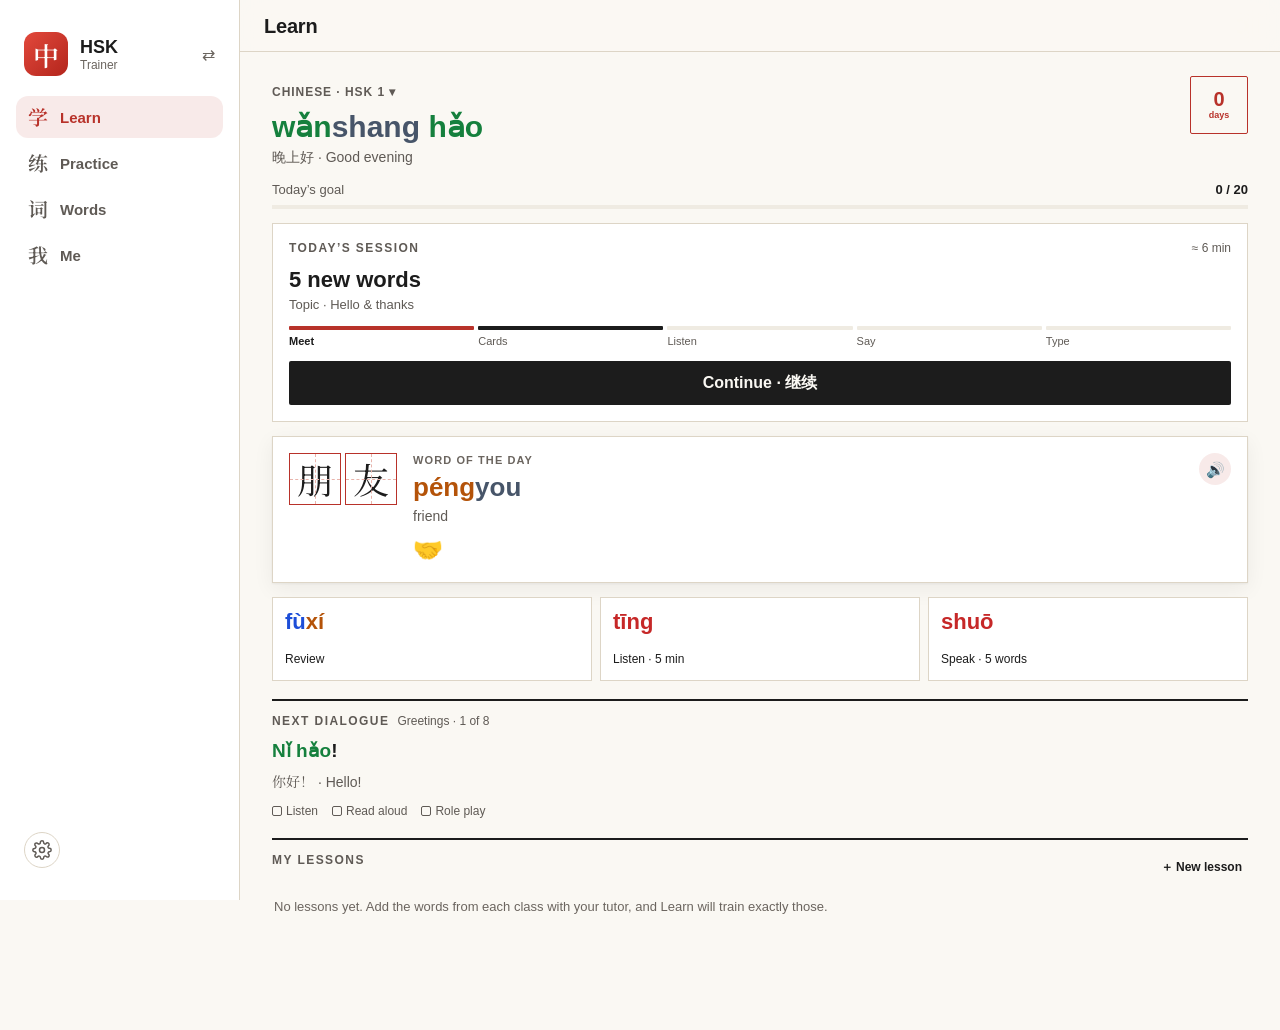
==== commit e2cc6a85: "Web: daily session from the round-2 canvas (session header, Meet, tone picker, Done), Learn sections" ====
--- a/web/index.html
+++ b/web/index.html
@@ -67,6 +67,7 @@
   <script src="js/dialogues.js"></script>
   <script src="js/themes.js"></script>
   <script src="js/themes-auto.js"></script>
+  <script src="js/tips.js"></script>
   <script src="js/app.js"></script>
 </body>
 </html>
--- a/web/css/style.css
+++ b/web/css/style.css
@@ -867,3 +867,281 @@
 .contour .tone-svg { width: 30px; height: 22px; }
 .hero-py { font-size: 40px; font-weight: 600; line-height: 1.25; text-align: center; }
 .hero-sub { font-size: 20px; color: var(--text-2); text-align: center; margin-top: 2px; }
+
+/* Learn and Me (style canvas: next screens) */
+.topbar .lang-toggle, .topbar #course-btn { display: none; }           /* Me and the Learn header do their jobs now */
+.learn-head { display: flex; gap: 12px; align-items: flex-start; margin: 4px 0 14px; }
+.course-switch { border: none; background: none; padding: 0; font: inherit; font-size: 12px; font-weight: 700; letter-spacing: 0.08em; text-transform: uppercase; color: var(--text-2); cursor: pointer; min-height: 32px; }
+.greet { font-size: 32px; font-weight: 700; line-height: 1.25; }
+html[data-course="zh"] .greet, html[data-course="ja"] .greet { font-weight: 600; }
+.greet.py-big { font-size: 30px; }
+.greet-ruby { font-size: 13px; font-weight: 600; margin-bottom: -2px; }
+.greet-sub { color: var(--text-2); font-size: 14px; margin-top: 2px; }
+.streak-box { width: 58px; height: 58px; flex-shrink: 0; border: 1.5px solid var(--seal); border-radius: var(--radius-sm); color: var(--seal); display: flex; flex-direction: column; align-items: center; justify-content: center; text-align: center; }
+.streak-box b { font-size: 20px; line-height: 1; } .streak-box span { font-size: 9px; font-weight: 600; line-height: 1.1; margin-top: 2px; }
+.goal-row { display: flex; justify-content: space-between; font-size: 13px; color: var(--text-2); margin-bottom: 6px; } .goal-row b { color: var(--text); }
+.wod { width: 100%; display: flex; gap: 16px; align-items: center; text-align: left; font: inherit; color: var(--text); cursor: pointer; }
+.wod .grid-chars { margin: 0; }
+.wod-text { display: flex; flex-direction: column; gap: 2px; } .wod-label { font-size: 11px; font-weight: 700; letter-spacing: 0.1em; text-transform: uppercase; color: var(--text-3); }
+.wod-word { font-size: 26px; font-weight: 700; line-height: 1.3; } .wod-tr { font-size: 14px; color: var(--text-2); } .wod .furigana { text-align: left; font-size: 12px; }
+.quick-tiles { display: grid; grid-template-columns: repeat(3, minmax(0, 1fr)); gap: 8px; margin-top: 12px; }
+.qt { min-height: 76px; padding: 12px; display: flex; flex-direction: column; align-items: flex-start; justify-content: space-between; gap: 8px; border: 1px solid var(--line); border-radius: var(--radius-sm); background: var(--bg-elev); color: var(--text); font: inherit; cursor: pointer; text-align: left; }
+.qt.hot { border: 1.5px solid var(--seal); } .qt.hot .qt-big { color: var(--seal); }
+.qt-big { font-size: 22px; line-height: 1.1; } .qt-small { font-size: 12px; color: var(--text-2); }
+.me-head { width: 100%; display: flex; align-items: center; gap: 14px; padding: 6px 0 14px; border: none; background: none; font: inherit; color: var(--text); text-align: left; cursor: pointer; }
+.me-glyph { width: 56px; height: 56px; flex-shrink: 0; border: 1.5px solid var(--seal); color: var(--seal); border-radius: var(--radius-sm); display: flex; align-items: center; justify-content: center; font-size: 26px; }
+.me-name { display: block; font-size: 19px; font-weight: 700; } .me-sub { display: block; font-size: 13px; color: var(--text-2); }
+.me-stats { display: grid; grid-template-columns: repeat(3, minmax(0, 1fr)); border-top: 1px solid var(--line); border-bottom: 1px solid var(--line); margin-bottom: 12px; }
+.me-stats div { padding: 10px; display: flex; flex-direction: column; } .me-stats div + div { border-left: 1px solid var(--line); }
+.me-stats b { font-size: 22px; } .me-stats b.accent { color: var(--seal); } .me-stats span { font-size: 12px; color: var(--text-2); }
+.stepper { display: flex; align-items: center; border: 1px solid var(--line); border-radius: var(--radius-sm); overflow: hidden; }
+.stepper button { width: 44px; height: 38px; border: none; background: var(--bg-sunken); color: var(--text); font-size: 18px; cursor: pointer; } .stepper b { min-width: 44px; text-align: center; }
+html.no-tone-colors .tn1, html.no-tone-colors .tn2, html.no-tone-colors .tn3, html.no-tone-colors .tn4, html.no-tone-colors .tn5,
+html.no-tone-colors [class^="tc-"], html.no-tone-colors [class*=" tc-"] { color: inherit; }
+
+/* No scroll bars: the content moves, nothing else */
+html, body, .view, .sheet, .chat { scrollbar-width: none; }
+html::-webkit-scrollbar, body::-webkit-scrollbar, .view::-webkit-scrollbar, .sheet::-webkit-scrollbar, .chat::-webkit-scrollbar { display: none; }
+.view { padding-bottom: calc(var(--tab-h) + var(--sab) + 48px); }
+
+/* Learn per language (style canvas): Ink Grid 中文 · Quiet Ruby 日本語 · Block Builder 한국어 · Tone Color Tiếng Việt */
+@media (max-width: 859px) {
+  body.home .topbar { display: none; }
+  body.home .view { padding-top: calc(var(--sat) + 16px); }
+}
+.learn { display: flex; flex-direction: column; gap: 14px; }
+.learn .learn-head { margin: 0; }
+.learn .goal-row { margin: 0 0 -8px; }
+.goal-bar { height: 4px; border-radius: 0; } .goal-bar > span { border-radius: 0; }
+html[data-course="ja"] .goal-bar { height: 3px; border-radius: 2px; }
+html[data-course="vi"] .goal-bar { height: 8px; border-radius: 4px; } html[data-course="vi"] .goal-bar > span { border-radius: 4px; background: var(--accent) !important; }
+.goal-blocks { display: grid; grid-template-columns: repeat(10, 1fr); gap: 3px; } .goal-blocks i { height: 8px; border-radius: 2px; background: var(--line); } .goal-blocks i.on { background: var(--seal); }
+.streak-ja { text-align: right; color: var(--seal); } .streak-ja b { display: block; font-size: 22px; } .streak-ja span { font-size: 11px; color: var(--text-2); }
+.streak-pill { flex-shrink: 0; height: 36px; padding: 0 12px; display: flex; align-items: center; gap: 6px; font-size: 14px; font-weight: 700; border-radius: 12px; background: var(--bg-elev); border: 1px solid var(--line); }
+.streak-pill i { width: 10px; height: 10px; border-radius: 2px; background: #C8323C; }
+.streak-pill.dark { background: #0F2A24; color: #C5F27A; border: none; }
+.lesson-card { padding: 16px; background: var(--bg-elev); border: 1px solid var(--line); }
+.cc-topic { font-size: 12px; color: var(--text-2); } .cc-sub { font-size: 13px; color: var(--text-2); }
+.cc-title { display: flex; align-items: baseline; flex-wrap: wrap; gap: 4px 10px; font-size: 18px; font-weight: 700; margin-top: 2px; }
+.cc-title .hanzi { font-size: 28px; font-weight: 600; } .cc-title small { font-size: 15px; font-weight: 500; }
+.lesson-card .cc-btn { margin-top: 12px; border: none; font-weight: 700; background: var(--text); color: var(--bg); border-radius: var(--radius-sm); }
+html[data-course="ja"] .lesson-card { background: none; border: none; border-top: 1px solid var(--line); border-bottom: 1px solid var(--line); border-radius: 0; padding: 16px 0; }
+html[data-course="ja"] .lesson-card .cc-btn { background: #24365C; color: #fff; border-radius: 8px; }
+html[data-course="ko"] .lesson-card, html[data-course="vi"] .lesson-card { border: none; color: #fff; border-radius: 16px; background: #16213E; }
+html[data-course="vi"] .lesson-card { background: #0F2A24; color: #FAFAF7; border-radius: 18px; }
+html[data-course="ko"] .lesson-card .cc-topic, html[data-course="ko"] .lesson-card .cc-sub, html[data-course="vi"] .lesson-card .cc-topic, html[data-course="vi"] .lesson-card .cc-sub { color: rgba(255,255,255,.75); }
+html[data-course="ko"] .lesson-card .cc-btn { background: #F2B544; color: #16213E; border-radius: 12px; }
+html[data-course="vi"] .lesson-card .cc-btn { background: #C5F27A; color: #0F2A24; border-radius: 12px; }
+.wod.card { margin: 0; align-items: flex-start; }
+html[data-course="zh"] .wod.card, html[data-course="zh"] .qt { border-radius: 0; }
+.grid-chars.lg .gc { width: 112px; height: 112px; font-size: 80px; }
+.wod-emoji { font-size: 24px; margin-top: 4px; }
+.wod-ja { background: none; border: none; padding: 0; align-items: stretch; }
+.vword { writing-mode: vertical-rl; width: 96px; min-height: 196px; flex-shrink: 0; display: flex; align-items: center; justify-content: center; font-size: 48px; font-weight: 700; border-radius: 8px; background: #DCE2EC; color: #1E1E1E; }
+.speak-ring { margin-top: auto; width: 40px; height: 40px; border-radius: 50%; border: 1.5px solid var(--text); display: inline-flex; align-items: center; justify-content: center; font-size: 13px; }
+.wod-ko { width: 100%; margin: 0; display: flex; flex-direction: column; gap: 10px; text-align: left; font: inherit; color: var(--text); cursor: pointer; border-radius: 16px; }
+.wod-ko .wod-word { font-size: 24px; }
+.build { display: flex; align-items: center; gap: 8px; }
+.build i { font-style: normal; width: 40px; height: 40px; border-radius: 10px; display: inline-flex; align-items: center; justify-content: center; font-size: 19px; }
+.build .kb-i { background: var(--accent); color: var(--accent-text); } .build .kb-v { background: #F2B544; color: #16213E; } .build .kb-f { background: #C8323C; color: #fff; }
+.build .arrow { color: var(--text-2); } .build b { width: 56px; height: 56px; display: inline-flex; align-items: center; justify-content: center; font-size: 30px; font-weight: 400; border: 2px solid var(--text); border-radius: 12px; }
+.build .rom { font-size: 13px; font-weight: 700; color: var(--text-2); }
+.wod-vi { align-items: center; border-radius: 18px; }
+.tone-tile { width: 84px; height: 84px; flex-shrink: 0; border-radius: 14px; display: flex; flex-direction: column; align-items: center; justify-content: center; gap: 2px; background: color-mix(in srgb, currentColor 12%, transparent); }
+.tone-tile .tone-svg { width: 44px; height: 32px; } .tone-tile b { font-size: 12px; }
+.wod-vi .wod-word { font-size: 32px; font-weight: 800; }
+.speak-sq { width: 48px; height: 48px; flex-shrink: 0; border-radius: 14px; background: #0F2A24; color: #C5F27A; display: inline-flex; align-items: center; justify-content: center; }
+.tone-drill { margin: 0; border-radius: 18px; } .tone-drill .row { display: flex; align-items: center; margin-bottom: 10px; font-size: 14px; }
+.link-btn { border: none; background: none; font: inherit; font-weight: 600; color: var(--text); cursor: pointer; min-height: 32px; }
+.td-grid { display: grid; grid-template-columns: repeat(3, 1fr); gap: 8px; }
+.td { min-height: 48px; border-radius: 12px; border: 1.5px solid var(--line); background: var(--bg); font: inherit; font-size: 18px; font-weight: 800; cursor: pointer; }
+.td.right { border-color: var(--green); background: color-mix(in srgb, var(--green) 12%, transparent); } .td.wrong { border-color: var(--red, #C62828); background: color-mix(in srgb, var(--red, #C62828) 12%, transparent); }
+.learn .quick-tiles { margin: 0; } .qt { min-height: 84px; } .qt-small { color: var(--text); }
+@media (prefers-color-scheme: dark) { html:not([data-theme="light"]) .vword { background: #2A3346; color: #EEEEEA; } }
+html[data-theme="dark"] .vword { background: #2A3346; color: #EEEEEA; }
+@media (prefers-color-scheme: dark) {
+  html[data-course="ko"]:not([data-theme="light"]) .lesson-card { background: #232D4D; }
+  html[data-course="vi"]:not([data-theme="light"]) .lesson-card, html[data-course="vi"]:not([data-theme="light"]) .streak-pill.dark { background: #1D3A33; }
+}
+html[data-course="ko"][data-theme="dark"] .lesson-card { background: #232D4D; }
+html[data-course="vi"][data-theme="dark"] .lesson-card, html[data-course="vi"][data-theme="dark"] .streak-pill.dark { background: #1D3A33; }
+
+/* Next screens (style canvas): segmented progress, flashcards, choose the word */
+.segments { flex: 1; display: grid; grid-auto-flow: column; grid-auto-columns: 1fr; gap: 3px; }
+.segments i { height: 4px; background: var(--line); border-radius: var(--radius-sm); } .segments i.on { background: var(--seal); }
+html[data-course="zh"] .segments i { border-radius: 0; }
+.speak-btn.sq { border-radius: var(--radius-sm); background: var(--bg-elev); border: 1px solid var(--line); }
+.flashcard.canvas-card { justify-content: flex-start; padding: 44px 18px 18px; gap: 10px; border: 1px solid var(--line); border-radius: calc(var(--radius) + 2px); background: var(--bg-elev); box-shadow: none; }
+.canvas-card .fc-top { position: absolute; top: 12px; left: 18px; right: 18px; display: flex; justify-content: space-between; font-size: 11px; color: var(--text-2); }
+.canvas-card .fc-hint { position: static; }
+.canvas-card .grid-chars { margin: 8px 0; }
+.fc-listen { width: 96px; height: 96px; margin-top: 30px; border: none; border-radius: 24px; background: var(--accent); color: var(--accent-text); font-size: 40px; cursor: pointer; }
+.fc-sound { display: flex; align-items: center; gap: 10px; }
+.canvas-card .fc-sound .fc-py { font-size: 30px; font-weight: 700; color: inherit; }
+.tone-badge { padding: 4px 8px; border: 1px solid currentColor; font-size: 12px; font-weight: 500; }
+.fc-tone { display: flex; align-items: center; gap: 6px; font-size: 13px; font-weight: 700; } .fc-tone .tone-svg { width: 30px; height: 22px; }
+.canvas-card .fc-tr { font-size: 18px; font-weight: 500; }
+.fc-pic { font-size: 30px; }
+.tone-family { display: flex; flex-wrap: wrap; justify-content: center; gap: 6px; }
+.tf { min-height: 40px; padding: 0 12px; border-radius: 12px; border: 1px solid var(--line); background: var(--bg); font: inherit; font-size: 17px; font-weight: 700; cursor: pointer; } .tf.on { border-color: var(--text); background: var(--bg-sunken); }
+.canvas-card .fc-ex { align-self: stretch; display: flex; align-items: center; gap: 10px; text-align: left; border-top: 1px solid var(--line); padding-top: 10px; margin-top: auto; }
+.canvas-card .fc-ex .hanzi { font-size: 18px; } .fc-ex .hl { color: var(--seal); font-weight: inherit; } .small { font-size: 12px; }
+.rate-grid.canvas { gap: 6px; } .rate-grid.canvas .btn { min-height: 56px; border-radius: var(--radius-sm); background: var(--bg-elev); border: 1px solid var(--line); color: var(--text); }
+.rate-grid.canvas .r-again { border: 1.5px solid var(--seal); color: var(--seal); } .rate-grid.canvas .r-good { background: var(--text); color: var(--bg); border: none; }
+html[data-course="vi"] .rate-grid.canvas .r-good, html[data-course="vi"] .fc-listen { background: #0F2A24; color: #C5F27A; }
+.ch-head { display: flex; flex-direction: column; gap: 4px; margin-top: 6px; } .ch-head .muted { font-size: 15px; }
+.caps { font-size: 12px; font-weight: 700; letter-spacing: 0.12em; text-transform: uppercase; color: var(--text-2); }
+.ch-q { display: flex; flex-direction: column; gap: 6px; margin: 20px 0; }
+.ch-reading { font-size: 14px; font-weight: 500; } .ch-line { display: flex; align-items: center; gap: 12px; }
+.ch-sent { font-size: 30px; line-height: 1.4; } html[data-course="vi"] .ch-sent { font-size: 24px; font-weight: 600; } .ch-py { font-size: 24px; font-weight: 600; }
+.ch-tr { font-size: 14px; color: var(--text-2); } .ch-meaning { font-size: 28px; font-weight: 700; }
+.gap { color: var(--seal); } u.gap.on { color: var(--seal); text-decoration-thickness: 2px; text-underline-offset: 4px; }
+.ch-grid { display: grid; grid-template-columns: 1fr 1fr; gap: 12px; }
+.ch-opt { position: relative; min-height: 140px; padding: 10px; display: flex; flex-direction: column; align-items: center; justify-content: center; gap: 4px; border: 1px solid var(--line); border-radius: var(--radius-sm); background: var(--bg-elev); color: var(--text); font: inherit; cursor: pointer; overflow: hidden; }
+.ch-word { font-size: 44px; line-height: 1.15; max-width: 100%; overflow-wrap: anywhere; text-align: center; } html[data-course="vi"] .ch-word { font-size: 30px; font-weight: 800; }
+.ch-sound { font-size: 15px; font-weight: 700; } .ch-tr2 { font-size: 12px; color: var(--text-2); text-align: center; }
+.ch-opt.correct { border: 2px solid var(--green); } .ch-opt.wrong { border: 2px solid var(--red); }
+.ch-opt.correct .ch-mark::after, .ch-opt.wrong .ch-mark::after { position: absolute; top: 8px; right: 8px; width: 22px; height: 22px; display: flex; align-items: center; justify-content: center; color: #fff; font-style: normal; font-size: 13px; font-weight: 700; }
+.ch-opt.correct .ch-mark::after { content: "✓"; background: var(--green); } .ch-opt.wrong .ch-mark::after { content: "✗"; background: var(--red); }
+.ch-panel { position: sticky; bottom: calc(var(--tab-h) + var(--sab)); margin: 16px -16px 0; padding: 16px 20px; display: flex; flex-direction: column; gap: 12px; background: var(--bg-elev); border-top: 2px solid var(--green); }
+.ch-panel.bad { border-top-color: var(--red); } .ch-panel .row { display: flex; gap: 12px; align-items: flex-start; }
+.ch-ico { width: 36px; height: 36px; flex-shrink: 0; display: flex; align-items: center; justify-content: center; color: #fff; font-weight: 700; background: var(--green); border-radius: var(--radius-sm); } .ch-panel.bad .ch-ico { background: var(--red); }
+@media (min-width: 860px) { .ch-panel { bottom: 0; margin: 16px 0 0; } }
+
+/* Dialogues as a chat (style canvas) */
+.dlg-bar { display: flex; align-items: flex-end; gap: 8px; border-bottom: 1px solid var(--line); margin-bottom: 8px; }
+.dlg-tabs { flex: 1; display: grid; grid-template-columns: repeat(3, 1fr); }
+.dlg-tabs button { min-height: 44px; border: none; border-bottom: 2px solid transparent; background: none; font: inherit; font-size: 13px; color: var(--text-2); cursor: pointer; }
+.dlg-tabs button.active { border-bottom-color: var(--seal); color: var(--text); font-weight: 700; }
+.dlg-toggles { display: flex; gap: 6px; padding-bottom: 6px; }
+.tg { width: 38px; height: 38px; border: 1px solid var(--line); border-radius: var(--radius-sm); background: var(--bg-elev); color: var(--text-2); font: inherit; font-size: 15px; font-weight: 700; cursor: pointer; }
+.tg.on { border: 1.5px solid var(--seal); color: var(--seal); }
+.b-row { display: flex; gap: 8px; align-items: flex-start; } .b-row.right { justify-content: flex-end; }
+.b-row .bubble { max-width: 82%; box-shadow: none; }
+.avatar { width: 32px; height: 32px; flex-shrink: 0; display: flex; align-items: center; justify-content: center; border: 1.5px solid var(--seal); color: var(--seal); border-radius: var(--radius-sm); font-size: 15px; }
+.bubble.left { border-radius: 2px 14px 14px 14px; }
+html[data-course="ko"] .bubble.left, html[data-course="vi"] .bubble.left { border-radius: 6px 18px 18px 18px; }
+.bubble.right { border-radius: 14px 2px 14px 14px; background: var(--text); color: var(--bg); border-color: transparent; }
+html[data-course="vi"] .bubble.right { background: #0F2A24; color: #FAFAF7; }
+html[data-course="ko"] .bubble.right { background: #16213E; color: #fff; }
+.bubble.right .b-sub, .bubble.right .b-tr { color: inherit; opacity: 0.75; }
+.b-row .b-main { font-size: 19px; } .b-row .b-main .hanzi { font-size: 21px; }
+.b-sub { font-size: 13px; font-weight: 500; } .b-tr { font-size: 12px; color: var(--text-2); }
+.b-btns { display: flex; gap: 6px; margin-top: 6px; }
+.b-btn { height: 32px; padding: 0 10px; border: 1px solid var(--line); border-radius: var(--radius-sm); background: var(--bg); color: var(--text); font: inherit; font-size: 12px; cursor: pointer; }
+.bubble.right .b-btn { background: rgba(255,255,255,0.12); border-color: rgba(255,255,255,0.3); color: inherit; }
+.dlg-foot.composer { position: sticky; bottom: calc(var(--tab-h) + var(--sab)); margin: 0 -16px; padding: 12px 16px; background: var(--bg-elev); border-top: 1px solid var(--line); display: flex; flex-direction: column; gap: 10px; }
+@media (min-width: 860px) { .dlg-foot.composer { bottom: 0; margin: 0; } }
+.cp-head { display: flex; justify-content: space-between; font-size: 12px; color: var(--text-2); } .cp-head b { color: var(--text); }
+.cp-replies { display: flex; gap: 8px; }
+.cp-reply { flex: 1; min-height: 52px; padding: 8px; display: flex; flex-direction: column; align-items: center; justify-content: center; gap: 2px; border: 1px solid var(--line); border-radius: var(--radius-sm); background: var(--bg); color: var(--text); font: inherit; font-size: 16px; cursor: pointer; }
+.cp-reply small { font-size: 11px; color: var(--text-2); } .cp-reply.wrong { border-color: var(--red); background: color-mix(in srgb, var(--red) 10%, transparent); }
+.cp-line { text-align: center; } .cp-main { font-size: 20px; }
+.cp-attempt { display: flex; align-items: center; gap: 8px; } .cp-attempt > :first-child { flex: 1; }
+.cp-actions { display: flex; align-items: center; justify-content: space-between; }
+.cp-side { width: 64px; height: 48px; border: none; background: none; display: flex; flex-direction: column; align-items: center; justify-content: center; gap: 2px; font: inherit; font-size: 18px; color: var(--text-2); cursor: pointer; } .cp-side span { font-size: 11px; }
+.turn-mic.big .mic-btn { width: 76px; height: 76px; padding: 0; justify-content: center; border: none; border-radius: 50%; background: var(--seal); color: #fff; box-shadow: 0 0 0 6px color-mix(in srgb, var(--seal) 18%, transparent); }
+.turn-mic.big .mic-btn span { position: absolute; width: 1px; height: 1px; overflow: hidden; clip: rect(0 0 0 0); }
+.turn-mic.big .mic-btn .ico { color: inherit; width: 30px; height: 30px; }
+html[data-course="vi"] .turn-mic.big .mic-btn { background: #0F2A24; color: #C5F27A; }
+/* Words: New · Learning · Due today */
+.word-stats { display: grid; grid-template-columns: repeat(3, 1fr); gap: 8px; margin-bottom: 10px; }
+.ws { padding: 8px 10px; display: flex; flex-direction: column; align-items: flex-start; border: 1px solid var(--line); border-radius: var(--radius-sm); background: var(--bg-elev); color: var(--text); font: inherit; font-size: 12px; cursor: pointer; }
+.ws b { font-size: 20px; } .ws b.accent { color: var(--seal); } .ws.on { border: 1.5px solid var(--seal); }
+#review-due { margin-bottom: 10px; }
+.ch-word.py { font-size: 30px; font-weight: 700; }
+.chat:has(+ .dlg-foot.composer) { min-height: calc(100dvh - var(--tab-h) - var(--sab) - var(--top-h) - 330px); }
+
+/* ===== Round 2 · Guided session: header, Meet, Type with tone tiles, Done ===== */
+body.in-flow .tabbar, body.in-flow .topbar { display: none; }
+body.in-flow .view { padding-top: calc(var(--sat) + 8px); }
+.flow-head { margin: -4px -16px 16px; padding: 0 16px 12px; border-bottom: 1px solid var(--line); display: flex; flex-direction: column; gap: 10px; }
+.fh-row { display: flex; align-items: center; gap: 8px; }
+.fh-close { width: 44px; height: 44px; margin-left: -10px; border: none; background: none; color: var(--text); display: flex; align-items: center; justify-content: center; cursor: pointer; }
+.fh-close .ico { width: 22px; height: 22px; stroke-width: 2; }
+.fh-title { font-size: 15px; font-weight: 700; } .fh-sub, .fh-left { font-size: 12px; color: var(--text-2); } .fh-left { white-space: nowrap; }
+.fh-steps { display: grid; gap: 4px; }
+.fh-steps > div { display: flex; flex-direction: column; gap: 4px; min-width: 0; }
+.fh-steps i { display: block; height: 4px; background: var(--bg-sunken); border-radius: calc(var(--radius-sm) / 2); }
+.fh-steps span { font-size: 11px; color: var(--text-2); white-space: nowrap; overflow: hidden; text-overflow: ellipsis; }
+.fh-steps .done i { background: var(--text); } .fh-steps .cur i { background: var(--seal); } .fh-steps .cur span { color: var(--text); font-weight: 700; }
+.lesson-card .cc-steps { margin-top: 12px; }
+html[data-course="ko"] .lesson-card .fh-steps i, html[data-course="vi"] .lesson-card .fh-steps i { background: rgba(255,255,255,.2); }
+html[data-course="ko"] .lesson-card .fh-steps .done i, html[data-course="vi"] .lesson-card .fh-steps .done i { background: #fff; }
+html[data-course="ko"] .lesson-card .fh-steps .cur i { background: #F2B544; } html[data-course="vi"] .lesson-card .fh-steps .cur i { background: #C5F27A; }
+html[data-course="ko"] .lesson-card .fh-steps span, html[data-course="vi"] .lesson-card .fh-steps span { color: rgba(255,255,255,.7); }
+html[data-course="ko"] .lesson-card .fh-steps .cur span, html[data-course="vi"] .lesson-card .fh-steps .cur span { color: #fff; }
+.cc-eyebrow, .rule-head, .eyebrow { display: flex; justify-content: space-between; gap: 8px; font-size: 12px; color: var(--text-2); }
+.cc-eyebrow span:first-child, .rule-head span:first-child, .eyebrow { font-weight: 700; letter-spacing: .12em; text-transform: uppercase; }
+html[data-course="ko"] .lesson-card .cc-eyebrow, html[data-course="vi"] .lesson-card .cc-eyebrow { color: rgba(255,255,255,.75); }
+.lesson-card .cc-title { font-size: 22px; font-weight: 700; margin-top: 8px; }
+.meet2 { display: flex; flex-direction: column; gap: 16px; }
+.meet2-card { padding: 20px; background: var(--bg-elev); border: 1px solid var(--line); border-radius: var(--radius); display: flex; flex-direction: column; align-items: center; gap: 8px; text-align: center; }
+.meet2-top { align-self: stretch; display: flex; justify-content: space-between; align-items: center; }
+.eyebrow { font-size: 11px; }
+.tone-chip { display: inline-flex; align-items: center; gap: 4px; padding: 3px 8px; border: 1px solid currentColor; border-radius: var(--radius-sm); font-size: 11px; font-weight: 500; }
+.tone-chip .tone-svg { width: 16px; height: 12px; }
+.meet2-pic { width: 84px; height: 84px; border: 1px solid var(--line); background: var(--bg); border-radius: var(--radius-sm); display: flex; align-items: center; justify-content: center; font-size: 46px; }
+.meet-big { font-size: 52px; font-weight: 700; line-height: 1.15; } .meet-big.sm { font-size: 30px; }
+.meet2 .meet-tr { font-size: 18px; font-weight: 500; }
+.meet-char { display: flex; align-items: center; gap: 10px; text-align: left; } .meet-char span { font-size: 12px; line-height: 17px; color: var(--text-2); max-width: 180px; }
+.grid-chars.xs .gc { width: 52px; height: 52px; font-size: 38px; } .meet-char .grid-chars { margin: 0; }
+.meet2-btns { display: flex; gap: 8px; margin-top: 4px; }
+.meet2-btns .btn { height: 40px; padding: 0 14px; font-size: 13px; display: inline-flex; align-items: center; gap: 6px; }
+.meet2-btns .ico { width: 12px; height: 12px; fill: currentColor; }
+.say-tip { border: 1px dashed var(--grid, var(--line)); border-radius: var(--radius-sm); padding: 10px 12px; font-size: 13px; line-height: 19px; color: var(--text-2); }
+.say-tip b { color: var(--seal); }
+.meet2-ex { border-top: 1px solid var(--line); padding-top: 12px; display: flex; align-items: center; gap: 10px; }
+.ex-main { font-size: 16px; font-weight: 700; } .ex-main u { text-decoration-thickness: 2px; text-underline-offset: 3px; } .ex-sub { font-size: 13px; color: var(--text-2); }
+.sq-btn { width: 44px; height: 44px; flex-shrink: 0; border: 1px solid var(--line); border-radius: var(--radius-sm); background: var(--bg-elev); color: var(--text); display: flex; align-items: center; justify-content: center; cursor: pointer; }
+.sq-btn .ico { width: 18px; height: 18px; }
+.meet2-foot { display: grid; grid-template-columns: 1fr 1fr; gap: 10px; margin-top: 18px; }
+.meet2-foot .btn { height: 52px; }
+.btn.seal { background: var(--seal); border-color: var(--seal); color: #fff; font-weight: 700; }
+html[data-course="vi"] .btn.seal { color: #0F2A24; background: #C5F27A; border-color: #C5F27A; }
+.type-prompt { display: flex; gap: 14px; align-items: center; margin-bottom: 18px; }
+.tp-pic { width: 72px; height: 72px; border: 1px solid var(--line); background: var(--bg-elev); border-radius: var(--radius-sm); display: flex; align-items: center; justify-content: center; font-size: 40px; flex-shrink: 0; }
+.tp-tr { font-size: 20px; font-weight: 700; } .tp-hz { font-size: 18px; color: var(--text-2); }
+.type-label { display: block; font-size: 12px; font-weight: 700; letter-spacing: .12em; text-transform: uppercase; color: var(--text-2); margin-bottom: 6px; }
+.type-input.line { height: 52px; border: none; border-bottom: 2px solid var(--text); border-radius: 0; background: transparent; font-size: 26px; font-weight: 500; padding: 0 2px; text-align: left; }
+.syl-grid { display: grid; grid-template-columns: repeat(2, minmax(0, 1fr)); gap: 12px; margin-top: 16px; }
+.syl { background: var(--bg-elev); border: 1px solid var(--line); border-radius: var(--radius-sm); padding: 12px; display: flex; flex-direction: column; align-items: center; gap: 10px; }
+.syl.open { border: 1.5px dashed var(--text-2); }
+.syl > b { font-size: 28px; min-height: 34px; }
+.tone-tiles { display: grid; grid-template-columns: repeat(4, minmax(0, 1fr)); gap: 4px; width: 100%; }
+.tone-tiles.n6 { grid-template-columns: repeat(3, minmax(0, 1fr)); }
+.tt { height: 40px; border: 1px solid var(--line); border-radius: calc(var(--radius-sm) / 1.5); background: var(--bg); display: flex; align-items: center; justify-content: center; cursor: pointer; }
+.tt .tone-svg { width: 22px; height: 16px; } .tt.on { border: 2px solid currentColor; background: color-mix(in srgb, currentColor 10%, var(--bg-elev)); }
+.type-foot { display: flex; flex-direction: column; gap: 10px; margin-top: 18px; }
+.type-foot .btn.primary { height: 52px; }
+.flow-done { display: flex; flex-direction: column; align-items: center; gap: 16px; padding-top: 24px; text-align: center; }
+.seal-stamp { width: 96px; height: 96px; background: var(--seal); color: #fff; display: grid; grid-template-columns: 1fr 1fr; grid-auto-rows: 38px; align-content: start; padding: 10px; box-sizing: border-box; font-family: var(--font-hanzi); font-weight: 900; font-size: 34px; line-height: 1; transform: rotate(-4deg); border-radius: var(--radius-sm); }
+.seal-stamp span { display: flex; align-items: center; justify-content: center; }
+.seal-stamp.vi { grid-template-columns: 1fr; font-family: var(--font); font-size: 26px; align-content: center; background: #C5F27A; color: #0F2A24; }
+.seal-stamp.ko { font-size: 30px; } .seal-stamp.ja { font-weight: 600; }
+.fd-title { font-size: 34px; font-weight: 700; color: var(--tone2); } html[data-course="vi"] .fd-title, html[data-course="ko"] .fd-title, html[data-course="ja"] .fd-title { color: var(--text); }
+.fd-sub { font-size: 14px; color: var(--text-2); margin-top: -14px; }
+.fd-grid { align-self: stretch; display: grid; grid-template-columns: 1fr 1fr; border-top: 1px solid var(--line); border-left: 1px solid var(--line); text-align: left; }
+.fd-cell { padding: 12px; border-right: 1px solid var(--line); border-bottom: 1px solid var(--line); display: flex; flex-direction: column; }
+.fd-cell b { font-size: 24px; } .fd-cell b.hot { color: var(--seal); } .fd-cell span { font-size: 12px; color: var(--text-2); }
+.fd-watch { align-self: stretch; display: flex; flex-direction: column; gap: 8px; text-align: left; }
+.fd-label { font-size: 12px; font-weight: 700; letter-spacing: .12em; text-transform: uppercase; color: var(--text-2); }
+.fd-chips { display: flex; flex-wrap: wrap; gap: 8px; }
+.fd-chip { display: inline-flex; align-items: center; gap: 6px; padding: 6px 10px; background: var(--bg-elev); border: 1px solid var(--line); border-radius: var(--radius-sm); font: inherit; font-size: 14px; color: var(--text); cursor: pointer; }
+.fd-chip span { font-size: 12px; color: var(--text-2); }
+.fd-saved, .sync-line { align-self: stretch; display: flex; align-items: center; gap: 6px; font-size: 12px; color: var(--text-2); }
+.fd-saved i, .sync-line i { width: 8px; height: 8px; border-radius: 4px; background: var(--tone3, #15803D); flex-shrink: 0; } .sync-line i.off { background: var(--text-3); }
+.sync-line { margin-top: 14px; }
+.fd-btns { margin-top: 20px; } .fd-btns .btn { height: 52px; }
+.fd-again { border: 1.5px solid var(--seal); color: var(--seal); background: var(--bg-elev); font-weight: 700; }
+/* Learn: next dialogue and lessons under a heavy rule */
+.rule-block { display: flex; flex-direction: column; gap: 8px; margin-top: 18px; padding: 12px 0 0; border: none; border-top: 2px solid var(--text); background: none; color: var(--text); font: inherit; text-align: left; width: 100%; cursor: pointer; }
+div.rule-block { cursor: default; }
+.rule-head .link-btn { font-size: 12px; }
+.nd-line { font-size: 19px; font-weight: 700; } .nd-sub { font-size: 14px; color: var(--text-2); }
+.mode-ticks { display: flex; gap: 14px; font-size: 12px; margin-top: 2px; }
+.mode-ticks span { display: inline-flex; align-items: center; gap: 4px; color: var(--text-2); } .mode-ticks span.on { color: var(--text); }
+.mode-ticks .ico { width: 14px; height: 14px; stroke-width: 2.5; } .mode-ticks i { width: 10px; height: 10px; border: 1.5px solid currentColor; border-radius: 2px; }
+.lesson-line { display: flex; flex-direction: column; gap: 6px; padding: 4px 0; border: none; background: none; color: var(--text); font: inherit; text-align: left; cursor: pointer; }
+.ll-row { display: flex; justify-content: space-between; gap: 10px; font-size: 14px; } .ll-name { font-weight: 500; } .ll-meta { color: var(--text-2); white-space: nowrap; }
+.ll-bar { height: 4px; background: var(--bg-sunken); border-radius: 2px; overflow: hidden; } .ll-bar i { display: block; height: 4px; background: var(--text); }
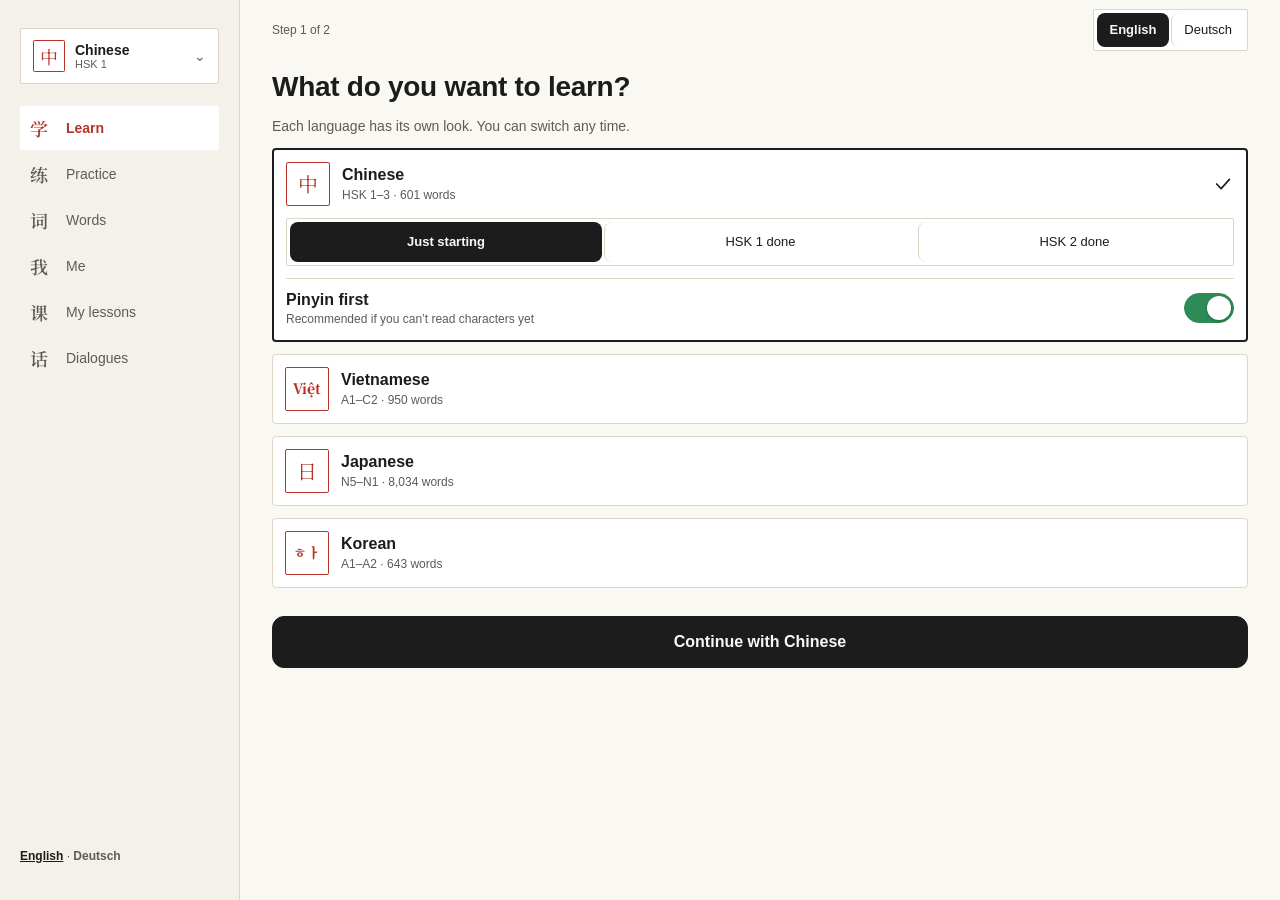
==== commit aa66fd24: "Web: trace characters and the desktop layout from the round-2 canvas - Trace characters (Chinese, Pr" ====
--- a/web/index.html
+++ b/web/index.html
@@ -29,12 +29,10 @@
           <span class="brand-title">HSK</span>
           <span class="brand-sub" data-i18n="brandSub">Trainer</span>
         </span>
-        <span class="brand-chev">⇄</span>
+        <span class="brand-chev" aria-hidden="true">⌄</span>
       </button>
       <nav class="nav" id="nav-desktop"></nav>
-      <div class="sidebar-foot">
-        <button class="lang-toggle" id="lang-toggle-desktop" type="button" aria-label="Language"></button>
-      </div>
+      <div class="sidebar-foot" id="side-foot"></div>
     </aside>
 
     <div class="main">
--- a/web/css/style.css
+++ b/web/css/style.css
@@ -1145,3 +1145,259 @@
 .lesson-line { display: flex; flex-direction: column; gap: 6px; padding: 4px 0; border: none; background: none; color: var(--text); font: inherit; text-align: left; cursor: pointer; }
 .ll-row { display: flex; justify-content: space-between; gap: 10px; font-size: 14px; } .ll-name { font-weight: 500; } .ll-meta { color: var(--text-2); white-space: nowrap; }
 .ll-bar { height: 4px; background: var(--bg-sunken); border-radius: 2px; overflow: hidden; } .ll-bar i { display: block; height: 4px; background: var(--text); }
+
+/* ===== Round 2 · Practice hub ===== */
+.page-head { display: flex; flex-direction: column; gap: 2px; margin-bottom: 8px; }
+.ph-title { font-size: 26px; font-weight: 700; } .ph-sub { font-size: 18px; font-weight: 400; color: var(--text-2); }
+.accent-btn { height: 34px; padding: 0 12px; border: 1px solid var(--line); border-radius: 999px; background: var(--bg-elev); color: var(--text); font: inherit; font-size: 12px; font-weight: 600; cursor: pointer; }
+.skill2 { display: flex; flex-direction: column; margin-top: 16px; }
+.sk2-head { display: flex; align-items: baseline; justify-content: space-between; gap: 8px; border-bottom: 2px solid var(--text); padding-bottom: 6px; }
+.sk2-name { font-size: 17px; font-weight: 700; } .sk2-name > span { font-size: 14px; margin-left: 2px; } .sk2-note { font-size: 12px; color: var(--text-2); }
+.sk2-row { min-height: 52px; border: none; border-bottom: 1px solid var(--line); background: none; display: flex; align-items: center; gap: 10px; padding: 8px 0; font: inherit; color: var(--text); text-align: left; cursor: pointer; }
+.sk2-row .grow { display: flex; flex-direction: column; gap: 1px; min-width: 0; }
+.sk2-t { font-size: 15px; font-weight: 500; } .sk2-s { font-size: 12px; color: var(--text-2); } .sk2-m { font-size: 12px; color: var(--text-2); white-space: nowrap; }
+.sk2-row .ico { width: 14px; height: 14px; color: var(--text-2); flex-shrink: 0; }
+.new-badge { display: inline-block; margin-left: 6px; padding: 1px 5px; font-size: 10px; font-weight: 700; letter-spacing: .08em; text-transform: uppercase; color: #fff; background: var(--seal); border-radius: 3px; vertical-align: 2px; }
+html[data-course="vi"] .new-badge { background: #C5F27A; color: #0F2A24; }
+html[data-course="vi"] .sk2-head { border-bottom-color: var(--line); }
+/* Exercise setup */
+.setup2 { display: flex; flex-direction: column; gap: 16px; padding-bottom: 90px; }
+.setup-head { display: flex; align-items: center; gap: 6px; }
+.su-sec { display: flex; flex-direction: column; gap: 8px; }
+.su-label { font-size: 12px; font-weight: 700; letter-spacing: .12em; text-transform: uppercase; color: var(--text-2); }
+.su-sec .chips { margin: 0; }
+.seg { display: grid; grid-auto-flow: column; grid-auto-columns: 1fr; border: 1px solid var(--line); border-radius: var(--radius-sm); overflow: hidden; background: var(--bg-elev); }
+.seg button { height: 40px; border: none; border-left: 1px solid var(--line); background: none; color: var(--text); font: inherit; font-size: 13px; cursor: pointer; padding: 0 6px; }
+.seg button:first-child { border-left: none; } .seg button.on { background: var(--text); color: var(--bg); font-weight: 700; }
+.by-time { font-size: 13px; color: var(--text-2); display: flex; align-items: center; gap: 4px; flex-wrap: wrap; }
+.by-time .link-btn { font-size: 13px; padding: 2px 4px; } .by-time .link-btn.on { font-weight: 800; color: var(--text); text-decoration: underline; }
+.su-bar { position: sticky; bottom: calc(var(--tab-h) + var(--sab)); margin: 0 -16px; padding: 12px 16px; background: var(--bg-elev); border-top: 1px solid var(--line); display: flex; align-items: center; gap: 12px; }
+.su-bar .grow { display: flex; flex-direction: column; } .su-bar b { font-size: 15px; } .su-bar span { font-size: 12px; color: var(--text-2); }
+.su-bar .btn { height: 48px; padding: 0 28px; }
+@media (min-width: 860px) { .su-bar { bottom: 0; margin: 0; border: 1px solid var(--line); border-radius: var(--radius); } }
+.setup2 .chips { flex-wrap: wrap; overflow: visible; }
+/* Say the word */
+.say2 { display: flex; flex-direction: column; gap: 14px; }
+.say2-card { display: flex; align-items: center; gap: 12px; padding: 16px; background: var(--bg-elev); border: 1px solid var(--line); border-radius: var(--radius); }
+.say2-card .pic.say-pic { font-size: 40px; margin: 0; }
+.say-word { font-size: 34px; font-weight: 700; line-height: 1.15; } .say-sub { font-size: 14px; color: var(--text-2); }
+.say-score { display: flex; flex-direction: column; align-items: center; padding: 8px 10px; border: 1.5px solid var(--seal); border-radius: var(--radius-sm); text-align: center; }
+.say-score b { font-size: 20px; color: var(--seal); } .say-score span { font-size: 11px; color: var(--text-2); }
+.say-idle { display: flex; flex-direction: column; align-items: center; gap: 8px; padding: 20px 0; }
+.say-idle .btn .ico { width: 12px; height: 12px; fill: currentColor; }
+.pc-legend { display: flex; gap: 14px; font-size: 12px; color: var(--text-2); margin-bottom: 4px; }
+.pc-legend span { display: inline-flex; align-items: center; gap: 6px; } .pc-legend i { width: 18px; border-top: 3px solid var(--tone2); } .pc-legend i.you { border-top: 3px dashed var(--text); }
+.pc-you { stroke-dasharray: 6 5; }
+.self-rate { display: flex; flex-direction: column; gap: 8px; padding: 12px; border: 1px dashed var(--line); border-radius: var(--radius-sm); }
+.rate3 { display: grid; grid-template-columns: repeat(3, 1fr); gap: 8px; } .rate3 .btn { height: 44px; }
+.say2-foot { display: grid; grid-template-columns: 1fr auto 1fr; align-items: center; gap: 12px; margin-top: 18px; }
+.say2-foot .btn { height: 48px; }
+.say-mic .mic-btn { width: 76px; height: 76px; padding: 0; justify-content: center; border: none; border-radius: 50%; background: var(--seal); color: #fff; box-shadow: 0 0 0 6px color-mix(in srgb, var(--seal) 18%, transparent); position: relative; }
+.say-mic .mic-btn span { position: absolute; width: 1px; height: 1px; overflow: hidden; clip: rect(0 0 0 0); }
+.say-mic .mic-btn .ico { color: inherit; width: 30px; height: 30px; }
+html[data-course="vi"] .say-mic .mic-btn { background: #0F2A24; color: #C5F27A; }
+/* Result */
+.session-head .fh-close { margin-left: -10px; }
+.res2 { display: flex; flex-direction: column; gap: 10px; padding-top: 8px; }
+.res2-score b { font-size: 64px; font-weight: 800; line-height: 1; } .res2-score span { font-size: 28px; color: var(--text-2); font-weight: 700; }
+.res2-sub { font-size: 14px; color: var(--text-2); }
+.res2-cells { display: grid; grid-template-columns: repeat(10, 1fr); gap: 4px; margin: 6px 0; }
+.res2-cells i { aspect-ratio: 1; display: flex; align-items: center; justify-content: center; font-style: normal; font-size: 12px; font-weight: 700; color: var(--seal); border-radius: calc(var(--radius-sm) / 2); }
+.res2-cells i.ok { background: var(--text); } .res2-cells i.bad { border: 1.5px solid var(--seal); }
+.res2-mhead { display: flex; justify-content: space-between; align-items: baseline; border-bottom: 2px solid var(--text); padding-bottom: 6px; margin-top: 8px; }
+.res2-mhead span { font-size: 12px; color: var(--text-2); }
+.res2-row { display: flex; align-items: center; gap: 10px; padding: 10px 0; border-bottom: 1px solid var(--line); }
+.res2-row .x { width: 24px; height: 24px; border: 1.5px solid var(--seal); color: var(--seal); display: flex; align-items: center; justify-content: center; font-size: 12px; font-weight: 700; border-radius: 4px; flex-shrink: 0; }
+.r2-word { font-size: 16px; font-weight: 700; } .r2-word .hanzi { font-weight: 400; color: var(--text-2); } .r2-sub { font-size: 13px; color: var(--text-2); }
+.res2-perfect { padding: 14px 0; color: var(--text-2); }
+.res2-btns { margin-top: 18px; } .res2-btns .btn { height: 52px; }
+/* Vietnamese initials as tiles */
+.stiles { display: grid; grid-template-columns: repeat(3, minmax(0, 1fr)); gap: 8px; margin-top: 10px; }
+.stile { position: relative; min-height: 78px; padding: 10px; border: 1px solid var(--line); border-radius: var(--radius-sm); background: var(--bg-elev); color: var(--text); display: flex; flex-direction: column; align-items: flex-start; justify-content: space-between; gap: 4px; font: inherit; text-align: left; cursor: pointer; }
+.stile.ns { border: 1.5px solid var(--text); }
+.st-l { font-size: 22px; font-weight: 800; } .st-w { font-size: 14px; font-weight: 600; } .st-w small { display: block; font-size: 11px; font-weight: 400; color: var(--text-2); }
+.st-ns { position: absolute; top: 8px; right: 8px; font-size: 9px; font-weight: 800; letter-spacing: .06em; padding: 1px 4px; border-radius: 3px; background: var(--text); color: var(--bg); }
+.snote-box { margin-top: 10px; padding: 10px 12px; border-radius: var(--radius-sm); background: var(--bg-sunken); font-size: 13px; line-height: 19px; color: var(--text-2); }
+
+/* ===== Round 2 · Words and the word sheet ===== */
+.sr-only { position: absolute; width: 1px; height: 1px; overflow: hidden; clip: rect(0 0 0 0); white-space: nowrap; }
+.w2-head { display: flex; align-items: stretch; gap: 8px; margin-bottom: 10px; }
+.w2-head .word-stats { flex: 1; margin: 0; gap: 6px; }
+.w2-head .ws { padding: 6px 8px; font-size: 11px; } .w2-head .ws b { font-size: 18px; } .ws.hot { border: 1.5px solid var(--seal); }
+.w2-head .btn { padding: 0 16px; height: auto; }
+.search-wrap { position: relative; } .search-wrap .ico { position: absolute; left: 12px; top: 50%; transform: translateY(-50%); width: 18px; height: 18px; color: var(--text-2); pointer-events: none; }
+.search-wrap .search { padding-left: 38px; }
+.w2-chips { align-items: center; } .w2-chips .chips, .w2-chips #lvl-wrap .chips { margin: 0; flex-wrap: nowrap; overflow: visible; } .w2-chips #lvl-wrap { display: contents; }
+.chip-sep { width: 1px; align-self: stretch; background: var(--line); margin: 4px 2px; flex-shrink: 0; }
+.topic-rule { display: flex; justify-content: space-between; gap: 8px; border-bottom: 2px solid var(--text); padding: 14px 0 6px; font-size: 13px; } .topic-rule span { color: var(--text-2); }
+.wgrid { display: grid; grid-template-columns: repeat(2, minmax(0, 1fr)); gap: 8px; margin-top: 10px; }
+@media (min-width: 700px) { .wgrid { grid-template-columns: repeat(auto-fill, minmax(200px, 1fr)); } }
+.wtile { min-height: 72px; border: 1px solid var(--line); border-radius: var(--radius-sm); background: var(--bg-elev); display: flex; align-items: center; gap: 10px; padding: 8px; font: inherit; color: var(--text); text-align: left; cursor: pointer; }
+.wtile.sel { border: 2px solid var(--text); padding: 7px; }
+.wt-pic { width: 44px; height: 44px; flex-shrink: 0; background: var(--bg); border: 1px solid var(--line); border-radius: calc(var(--radius-sm) / 1.5); display: flex; align-items: center; justify-content: center; font-size: 24px; color: var(--text-2); }
+.wt-text { flex: 1; min-width: 0; display: flex; flex-direction: column; }
+.wt-main { font-size: 16px; font-weight: 700; overflow: hidden; text-overflow: ellipsis; white-space: nowrap; } .wt-main.hanzi { font-weight: 500; font-size: 18px; }
+.wt-sub { font-size: 12px; color: var(--text-2); overflow: hidden; text-overflow: ellipsis; white-space: nowrap; } .wt-sub .hanzi { color: var(--text); }
+.st-shape { flex-shrink: 0; color: var(--text); }
+.wsh { display: flex; flex-direction: column; gap: 12px; text-align: left; }
+.wsh-top { display: flex; align-items: flex-start; gap: 12px; }
+.wsh-pic { width: 72px; height: 72px; flex-shrink: 0; border: 1px solid var(--line); background: var(--bg); border-radius: var(--radius-sm); display: flex; align-items: center; justify-content: center; font-size: 40px; }
+.wsh-word { font-size: 34px; font-weight: 700; line-height: 1.15; } .wsh-word.hanzi { font-weight: 500; } .wsh-sub { font-size: 15px; color: var(--text-2); } .wsh-sub .hanzi { color: var(--text); }
+.wsh-meta { font-size: 13px; color: var(--text-2); }
+.sq-btn.on { background: var(--text); color: var(--bg); } .sq-btn.on .ico { fill: currentColor; }
+.say-like { display: flex; flex-direction: column; gap: 10px; padding: 14px; border: 1px solid var(--line); border-radius: var(--radius); background: var(--bg-elev); }
+.say-like .grid-chars { justify-content: flex-start; margin: 0; }
+.say-like-ko { display: flex; align-items: center; flex-wrap: wrap; gap: 6px; }
+.jt { display: inline-flex; gap: 2px; } .jt i { width: 30px; height: 30px; display: flex; align-items: center; justify-content: center; font-style: normal; font-size: 16px; font-weight: 700; border-radius: 6px; }
+.say-like-ko .arrow { color: var(--text-2); font-size: 18px; } .say-like-ko b { font-size: 24px; }
+.say-like-ja { font-size: 40px; } .say-like-ja rt { font-size: 14px; color: var(--text-2); }
+.sl-tip { display: flex; align-items: center; gap: 10px; font-size: 13px; line-height: 19px; color: var(--text-2); }
+.wsh-ex { display: flex; align-items: center; gap: 10px; border-top: 1px solid var(--line); padding-top: 12px; }
+.state-card { padding: 24px 16px; text-align: center; color: var(--text-2); border: 1px dashed var(--line); border-radius: var(--radius); }
+.jt .kb-i { background: var(--accent); color: var(--accent-text); } .jt .kb-v { background: #F2B544; color: #16213E; } .jt .kb-f { background: #C8323C; color: #fff; }
+.say-like-ko { gap: 10px; }
+.wt-pic.ph { font-family: var(--font-hanzi); font-size: 22px; color: var(--text-3); }
+.tip-chip { margin-top: 6px; padding: 6px 8px; border: 1px dashed var(--grid, var(--line)); border-radius: var(--radius-sm); font-size: 12px; line-height: 17px; color: var(--text-2); }
+.tip-chip b { color: var(--seal); } .bubble.right .tip-chip { border-color: rgba(255,255,255,.35); color: inherit; } .bubble.right .tip-chip b { color: inherit; }
+html[data-course="vi"] .tip-chip b { color: #0F2A24; } html[data-course="vi"] .bubble.right .tip-chip b { color: #C5F27A; }
+/* My lessons, Dialogues */
+.page-top { display: flex; align-items: center; gap: 6px; margin-bottom: 14px; } .page-top .btn.sm { flex-shrink: 0; }
+.lesson-list { display: flex; flex-direction: column; gap: 8px; margin-bottom: 14px; }
+.lrow { display: flex; align-items: center; gap: 8px; padding: 10px; border: 1px solid var(--line); border-radius: var(--radius-sm); background: var(--bg-elev); }
+.lrow.cur { border: 1.5px solid var(--text); }
+.lrow-main { flex: 1; min-width: 0; display: flex; align-items: center; gap: 10px; border: none; background: none; padding: 0; font: inherit; color: var(--text); text-align: left; cursor: pointer; }
+.lrow-main .grow { display: flex; flex-direction: column; gap: 3px; min-width: 0; }
+.lrow-n { width: 32px; height: 32px; flex-shrink: 0; display: flex; align-items: center; justify-content: center; border: 1.5px solid var(--seal); color: var(--seal); font-weight: 700; border-radius: calc(var(--radius-sm) / 1.5); }
+.lrow-name { font-size: 15px; font-weight: 600; } .lrow-meta { font-size: 12px; color: var(--text-2); } .lrow-pct { font-size: 13px; font-weight: 700; }
+.state-card .sc-ico .ico { width: 34px; height: 34px; color: var(--text-3); } .state-card b { display: block; color: var(--text); font-size: 17px; margin: 6px 0; } .state-card p { margin: 0 0 12px; font-size: 14px; }
+.mt-legend { display: flex; flex-wrap: wrap; gap: 12px; font-size: 12px; color: var(--text-2); margin-bottom: 10px; } .mt-legend b { display: inline-flex; width: 18px; height: 18px; align-items: center; justify-content: center; border: 1px solid var(--line); border-radius: 3px; font-size: 10px; color: var(--text); }
+.dlg-list { display: flex; flex-direction: column; border-top: 1px solid var(--line); }
+.drow { display: flex; align-items: center; gap: 12px; padding: 12px 0; border: none; border-bottom: 1px solid var(--line); background: none; font: inherit; color: var(--text); text-align: left; cursor: pointer; }
+.drow .grow { display: flex; flex-direction: column; gap: 2px; min-width: 0; }
+.drow-n { font-size: 20px; font-weight: 800; color: var(--text-3); width: 30px; } .drow-t { font-size: 15px; font-weight: 700; } .drow-f { font-size: 14px; } .drow-l { font-size: 12px; color: var(--text-2); }
+.ticks { display: flex; gap: 3px; } .ticks i { width: 22px; height: 22px; display: flex; align-items: center; justify-content: center; font-style: normal; font-size: 11px; font-weight: 700; border: 1px solid var(--line); border-radius: 4px; color: var(--text-2); } .ticks i.on { background: var(--text); border-color: var(--text); color: var(--bg); }
+.free-card { display: flex; align-items: center; gap: 12px; margin-top: 16px; padding: 14px; border: 1.5px dashed var(--text-2); border-radius: var(--radius); }
+.free-card .grow { display: flex; flex-direction: column; gap: 2px; } .free-card span { font-size: 13px; color: var(--text-2); }
+.drow-f { white-space: nowrap; overflow: hidden; text-overflow: ellipsis; }
+.lw2 { display: flex; align-items: center; gap: 8px; padding: 8px 0; border-bottom: 1px solid var(--line); }
+.lw2-w { font-size: 14px; } .lw2-w .hanzi { color: var(--text-2); } .lw2-st { display: inline-flex; align-items: center; gap: 4px; font-size: 12px; color: var(--text-2); white-space: nowrap; }
+.sq-btn.sm { width: 36px; height: 36px; } .sq-btn.sm .ico { width: 15px; height: 15px; }
+.own-tag { display: inline-block; padding: 0 5px; border: 1px solid var(--seal); color: var(--seal); border-radius: 3px; font-size: 10px; font-weight: 700; letter-spacing: .06em; text-transform: uppercase; vertical-align: 1px; }
+.own-match { display: flex; align-items: center; gap: 10px; margin-top: 8px; padding: 12px; border: 1.5px solid var(--text); border-radius: var(--radius-sm); background: var(--bg-elev); }
+.own-form { display: flex; flex-direction: column; gap: 8px; margin-top: 8px; padding: 12px; border: 1px dashed var(--line); border-radius: var(--radius-sm); }
+.l-steps { display: flex; gap: 6px; margin: 16px 0 8px; } .l-steps span { flex: 1; text-align: center; padding: 6px 0; font-size: 12px; border-top: 3px solid var(--text); color: var(--text-2); }
+#l-add .search { margin-top: 10px; }
+
+/* ===== Round 2 · Statistics ===== */
+.fd-grid.st3 { grid-template-columns: repeat(3, 1fr); } .fd-grid.st4 { grid-template-columns: repeat(4, 1fr); }
+.st-sec { margin-top: 20px; display: flex; flex-direction: column; gap: 10px; }
+.st-sec .rule-head { border-top: 2px solid var(--text); padding-top: 10px; }
+.heat12 { display: grid; grid-template-rows: repeat(7, 1fr); grid-auto-flow: column; grid-auto-columns: 1fr; gap: 3px; }
+.heat12 i, .heat-legend i { aspect-ratio: 1; background: var(--bg-sunken); border-radius: 2px; }
+.heat12 i.l1, .heat-legend i.l1 { background: color-mix(in srgb, var(--seal) 30%, var(--bg-sunken)); }
+.heat12 i.l2, .heat-legend i.l2 { background: color-mix(in srgb, var(--seal) 62%, var(--bg-sunken)); }
+.heat12 i.l3, .heat-legend i.l3, .heat-legend i.k { background: var(--seal); }
+.heat12 i.fut { background: none; }
+.heat-legend { display: flex; align-items: center; gap: 4px; font-size: 11px; color: var(--text-2); } .heat-legend i { width: 11px; height: 11px; }
+.heat-legend i.lr { background: color-mix(in srgb, var(--seal) 40%, var(--bg-sunken)); }
+.lv-row { display: flex; flex-direction: column; gap: 4px; } .lv-head { display: flex; justify-content: space-between; gap: 8px; font-size: 13px; } .lv-head span { color: var(--text-2); font-size: 12px; }
+.lv-bar { display: flex; height: 8px; background: var(--bg-sunken); border-radius: 4px; overflow: hidden; } .lv-bar .k { background: var(--seal); } .lv-bar .l { background: color-mix(in srgb, var(--seal) 40%, var(--bg-sunken)); }
+.tone-bars { display: flex; flex-direction: column; gap: 8px; }
+.tb { display: grid; grid-template-columns: 40px 1fr 44px; align-items: center; gap: 10px; } .tb-ex { font-size: 18px; font-weight: 700; } .tb-pct { font-size: 13px; text-align: right; font-weight: 600; }
+.tb-bar { height: 10px; background: var(--bg-sunken); border-radius: 5px; overflow: hidden; } .tb-bar i { display: block; height: 100%; background: currentColor; }
+/* Voice guide; Me rows whose control is wide put it on its own line */
+.list-item.static:has(#rate-seg), .list-item.static:has(#reading-seg) { flex-wrap: wrap; }
+.list-item.static:has(#rate-seg) > .grow, .list-item.static:has(#reading-seg) > .grow { flex: 1 1 calc(100% - 44px); }
+#rate-seg, #reading-seg { flex: 1 1 100%; margin-left: 40px; }
+.voice-list { display: flex; flex-direction: column; border: 1px solid var(--line); border-radius: var(--radius); overflow: hidden; background: var(--bg-elev); }
+.vrow { display: flex; align-items: center; gap: 12px; padding: 12px 14px; border: none; border-bottom: 1px solid var(--line); background: none; font: inherit; color: var(--text); text-align: left; cursor: pointer; }
+.vrow:last-child { border-bottom: none; } .vrow .grow { display: flex; flex-direction: column; } .vrow .grow span { font-size: 12px; color: var(--text-2); }
+.vrow > i { width: 14px; height: 14px; border-radius: 50%; border: 1.5px solid var(--text-2); flex-shrink: 0; } .vrow.on > i { background: var(--text); border-color: var(--text); box-shadow: inset 0 0 0 3px var(--bg-elev); }
+.q-badge { font-size: 11px; font-weight: 700; padding: 2px 6px; border: 1px solid currentColor; border-radius: 4px; }
+.q-default { color: var(--text-2); } .q-enhanced { color: var(--tone2); } .q-premium { color: var(--tone3); }
+.guide { margin-top: 20px; padding: 16px; border: 1.5px solid var(--text); border-radius: var(--radius); display: flex; flex-direction: column; gap: 10px; }
+.guide p { margin: 0; font-size: 14px; color: var(--text-2); }
+.guide-steps { list-style: none; margin: 0; padding: 0; display: flex; flex-direction: column; gap: 8px; }
+.guide-steps li { display: flex; gap: 10px; align-items: flex-start; font-size: 14px; }
+.guide-steps li span { width: 24px; height: 24px; flex-shrink: 0; display: flex; align-items: center; justify-content: center; border: 1.5px solid var(--text); border-radius: 4px; font-size: 12px; font-weight: 700; }
+.guide-steps li span.on { background: var(--text); color: var(--bg); }
+/* Onboarding */
+.ob { display: flex; flex-direction: column; gap: 12px; padding-bottom: 20px; }
+.ob-top { display: flex; align-items: center; justify-content: space-between; gap: 8px; min-height: 44px; }
+.ob-lang { width: auto; } .ob-lang button { padding: 0 12px; height: 34px; }
+.ob-h { font-size: 28px; font-weight: 800; line-height: 1.2; margin: 6px 0 0; } .ob-p { margin: 0; font-size: 14px; color: var(--text-2); line-height: 1.45; }
+.ob-course { display: flex; align-items: center; gap: 12px; padding: 12px; border: 1px solid var(--line); border-radius: var(--radius); background: var(--bg-elev); font: inherit; color: var(--text); text-align: left; cursor: pointer; }
+.ob-course.on { flex-direction: column; align-items: stretch; border: 2px solid var(--text); cursor: default; }
+.ob-row { display: flex; align-items: center; gap: 12px; } .ob-row .grow, .ob-course .grow { display: flex; flex-direction: column; } .ob-row .grow span, .ob-course .grow span { font-size: 12px; color: var(--text-2); }
+.ob-row > .ico { width: 22px; height: 22px; flex-shrink: 0; }
+.ob-glyph { width: 44px; height: 44px; flex-shrink: 0; display: flex; align-items: center; justify-content: center; border: 1.5px solid var(--seal); color: var(--seal); border-radius: var(--radius-sm); font-size: 20px; }
+.ob-glyph.vi, .ob-glyph.ko { font-size: 14px; font-weight: 800; }
+.ob-pf { border-top: 1px solid var(--line); padding-top: 10px; }
+.ob-card { display: flex; flex-direction: column; gap: 10px; padding: 14px; border: 1px solid var(--line); border-radius: var(--radius); background: var(--bg-elev); }
+.ob-card.ob-row { flex-direction: row; }
+.ob-go { margin-top: 8px; } .ob-go .btn, .btn.ob-go { height: 52px; }
+.state-card.warn { border: 1.5px dashed var(--seal); text-align: left; margin-bottom: 12px; } .state-card.warn p.small { margin: 10px 0 0; font-size: 12px; }
+.sync-card { text-align: left; margin-top: 14px; border-style: solid; } .sync-card .grow { display: flex; flex-direction: column; } .sync-card b { margin: 0; font-size: 15px; }
+.sc-dot { width: 10px; height: 10px; border-radius: 5px; background: var(--text-3); flex-shrink: 0; }
+.ch-jamo { display: inline-flex; gap: 2px; margin: 2px 0; } .ch-jamo i { width: 24px; height: 24px; display: flex; align-items: center; justify-content: center; font-style: normal; font-size: 13px; font-weight: 700; border-radius: 5px; }
+.ch-jamo .kb-i { background: var(--accent); color: var(--accent-text); } .ch-jamo .kb-v { background: #F2B544; color: #16213E; } .ch-jamo .kb-f { background: #C8323C; color: #fff; } .ch-jamo .kb-none { border: 1.5px dashed var(--text-2); }
+.fc-pic.big { font-size: 84px; line-height: 1.1; margin: 16px 0 8px; } .fc-pic.sm { font-size: 44px; }
+.fc-ruby { font-size: 64px; line-height: 1.3; } .fc-ruby rt { font-size: 16px; color: var(--text-2); font-family: var(--font); }
+.fc-romaji { font-size: 18px; color: var(--text-2); } .fc-romaji b { color: var(--text); }
+.kana-tiles { display: flex; justify-content: center; gap: 4px; margin: 6px 0; } .kana-tiles i { width: 34px; height: 34px; display: flex; align-items: center; justify-content: center; font-style: normal; font-family: var(--font-hanzi); font-size: 18px; border: 1px solid var(--line); border-radius: 6px; background: var(--bg); }
+.say-like-ko.center { justify-content: center; margin: 6px 0; }
+.fc-tip { font-size: 13px; color: var(--text-2); margin: 4px 0; }
+.heard-tip { margin-top: 6px; font-size: 13px; color: var(--text); }
+/* Trace characters */
+.tr-word { display: flex; align-items: baseline; gap: 8px; font-size: 16px; margin-bottom: 8px; } .tr-word b { font-size: 22px; } .tr-model { font-size: 30px; margin-left: 8px; }
+.tr-grid { display: block; width: min(100%, 340px); margin: 0 auto; aspect-ratio: 1; touch-action: none; background: var(--bg-elev); border-radius: var(--radius-sm); cursor: crosshair; user-select: none; -webkit-user-select: none; }
+.tg-box { fill: none; stroke: var(--seal); stroke-width: 8; } .tg-line { stroke: var(--grid, var(--line)); stroke-width: 4; stroke-dasharray: 18 14; }
+.tg-ghost { fill: color-mix(in srgb, var(--text) 12%, transparent); } .tg-ink { fill: var(--text); } .tg-last { fill: var(--seal); }
+.tg-next { fill: none; stroke: var(--seal); stroke-width: 7; stroke-dasharray: 22 16; } .tg-dot { fill: var(--seal); } .tg-arrow { stroke: var(--seal); stroke-width: 10; stroke-linecap: round; opacity: .6; }
+.tg-live { fill: none; stroke: var(--text); stroke-width: 34; stroke-linecap: round; stroke-linejoin: round; opacity: .75; }
+.tr-hint { min-height: 40px; margin: 10px 0; font-size: 14px; color: var(--text-2); text-align: center; }
+.tr-order { display: flex; align-items: center; gap: 6px; flex-wrap: wrap; margin-bottom: 12px; } .tr-order svg { width: 34px; height: 34px; border: 1px solid var(--line); border-radius: 4px; background: var(--bg-elev); } .tr-order svg.cur { border: 1.5px solid var(--seal); }
+.tr-btns { display: grid; grid-template-columns: 1fr 1fr 1fr; gap: 8px; } .tr-btns .btn { height: 48px; }
+
+/* ===== Round 2 · Desktop: sidebar instead of dock ===== */
+@media (min-width: 860px) {
+  body.home .topbar, body.in-flow .topbar { display: none; }
+  .sidebar { background: var(--bg-sunken); background: color-mix(in srgb, var(--bg-sunken) 55%, var(--bg)); padding: 28px 20px; gap: 22px; }
+  .brand { height: 56px; margin: 0; padding: 0 12px; gap: 10px; border: 1px solid var(--line); border-radius: var(--radius-sm); background: var(--bg-elev); }
+  .brand:hover { background: var(--bg-elev); border-color: var(--text-2); }
+  .brand-glyph { width: 32px; height: 32px; border-radius: calc(var(--radius-sm) / 1.5); background: none; border: 1.5px solid var(--seal); color: var(--seal); font-size: 18px; font-weight: 400; }
+  .brand-glyph.latin { font-size: 13px; font-weight: 800; font-family: var(--font); }
+  .brand-title { font-size: 14px; font-weight: 700; } .brand-sub { font-size: 11px; color: var(--text-2); }
+  .brand-chev { font-size: 14px; }
+  .nav { gap: 2px; }
+  .nav .tab { height: 44px; padding: 0 10px; border-radius: var(--radius-sm); font-size: 14px; font-weight: 400; color: var(--text-2); }
+  .nav .tab .tab-ico { width: 24px; font-size: 18px; color: var(--text-2); }
+  .nav .tab.active { background: var(--bg-elev); color: var(--text); font-weight: 700; } .nav .tab.active .tab-ico { color: var(--seal); }
+  .sidebar-foot { display: flex; flex-direction: column; gap: 6px; font-size: 12px; color: var(--text-2); padding: 0; }
+  .side-sync { display: flex; align-items: center; gap: 6px; } .side-sync i { width: 8px; height: 8px; border-radius: 4px; background: var(--tone3); } .side-sync i.off { background: var(--text-3); }
+  .side-lang .link-btn { font-size: 12px; padding: 0; color: var(--text-2); } .side-lang .link-btn.on { color: var(--text); font-weight: 700; text-decoration: underline; }
+}
+.desk-only { display: none; }
+@media (min-width: 1000px) {
+  .learn-page { display: grid; grid-template-columns: repeat(3, minmax(0, 1fr)); gap: 20px; align-items: start; }
+  .learn-page .learn { display: contents; }
+  .learn-page .learn-head, .learn-page .goal-row, .learn-page .goal-bar, .learn-page .goal-blocks, .learn-page .lesson-card, .learn-page > .rule-block:not(.nd), .learn-page .sync-line, .learn-page .sync-card { grid-column: 1 / -1; }
+  .learn-page .goal-row { margin-bottom: -14px; }
+  .learn-page .quick-tiles, .learn-page .tone-drill { display: none; }
+  .learn-page .wod, .learn-page .wod-ja, .learn-page .wod-ko { height: 100%; margin: 0; }
+  .learn-page .rule-block.nd { margin: 0; padding: 22px; border: 1px solid var(--line); border-radius: var(--radius); background: var(--bg-elev); height: 100%; }
+  .learn-page > .rule-block:not(.nd) { margin: 0; padding: 22px; border: 1px solid var(--line); border-radius: var(--radius); background: var(--bg-elev); }
+  .learn-page .lesson-card { padding: 22px; } .learn-page .lesson-card .cc-title { font-size: 26px; } .learn-page .cc-btn { width: auto; align-self: flex-start; padding: 0 24px; }
+  .desk-only.desk-typer { display: flex; flex-direction: column; gap: 10px; padding: 22px; border-radius: var(--radius); background: #1C1C1C; color: #FAF8F3; height: 100%; box-sizing: border-box; }
+  .desk-typer .eyebrow { color: #C9C1B4; } .desk-typer b { font-size: 22px; } .desk-typer span:not(.eyebrow) { font-size: 13px; color: #C9C1B4; } .desk-typer .btn { align-self: flex-start; margin-top: auto; }
+  html[data-course="vi"] .desk-typer { background: #0F2A24; } html[data-course="ko"] .desk-typer { background: #16213E; }
+}
+@media (min-width: 860px) { .nav .tab { flex: none; min-height: 44px; } }
+.word-pane { display: none; }
+@media (min-width: 1100px) {
+  .words-wrap { display: flex; gap: 28px; align-items: flex-start; }
+  .words-main { flex: 1; min-width: 0; }
+  .word-pane { display: block; position: sticky; top: 24px; width: 320px; flex-shrink: 0; padding: 22px; border: 1px solid var(--line); border-radius: var(--radius); background: var(--bg-elev); max-height: calc(100vh - 48px); overflow: auto; }
+  .word-pane .wsh-word { font-size: 40px; }
+}
+@media (min-width: 860px) { .w2-chips, #cat-chips { flex-wrap: wrap; overflow: visible; } }
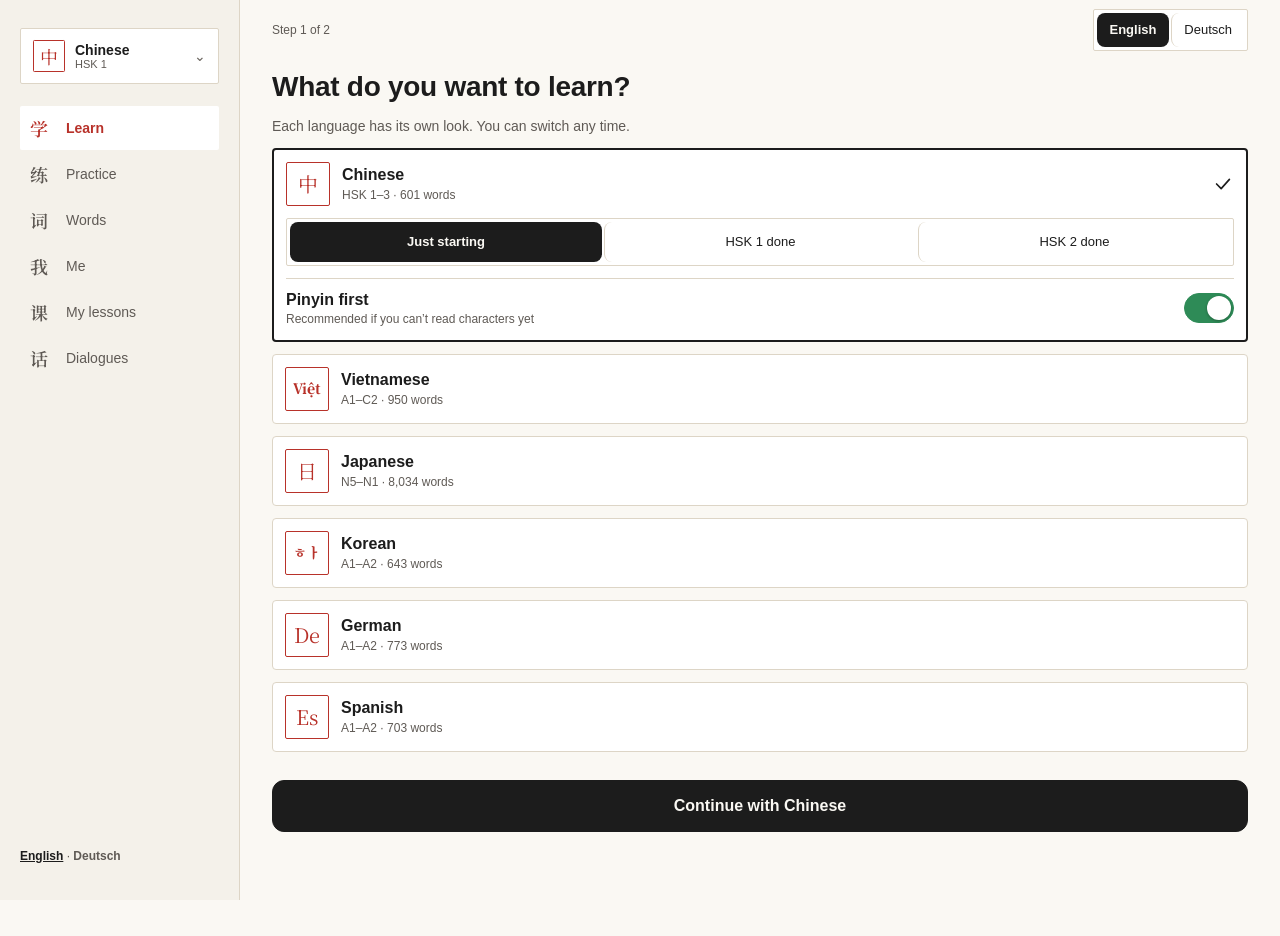
==== commit 959c677a: "Web: German and Spanish courses (A1–A2) - Word lists written for this app: German 773 words (411 A1," ====
--- a/web/index.html
+++ b/web/index.html
@@ -4,7 +4,7 @@
   <meta charset="UTF-8">
   <meta name="viewport" content="width=device-width, initial-scale=1, viewport-fit=cover, maximum-scale=1">
   <title>Language Trainer</title>
-  <meta name="description" content="Study Chinese (HSK 1–3), Japanese (JLPT N5–N1) and Vietnamese (A1–C2) vocabulary with tiles, flashcards, quizzes and more. Optimized for Mac and iPhone.">
+  <meta name="description" content="Study Chinese (HSK 1–3), Japanese (JLPT N5–N1), Korean, Vietnamese, German and Spanish vocabulary with tiles, flashcards, quizzes and more. Optimized for Mac and iPhone.">
   <meta name="theme-color" content="#f6f3ee" media="(prefers-color-scheme: light)">
   <meta name="theme-color" content="#151417" media="(prefers-color-scheme: dark)">
   <meta name="apple-mobile-web-app-capable" content="yes">
@@ -61,11 +61,17 @@
   <script src="js/data-ja.js"></script>
   <script src="js/korean.js"></script>
   <script src="js/data-ko.js"></script>
+  <script src="js/data-de.js"></script>
+  <script src="js/data-es.js"></script>
   <script src="js/sounds-data.js"></script>
   <script src="js/dialogues.js"></script>
+  <script src="js/dialogues-de.js"></script>
+  <script src="js/dialogues-es.js"></script>
   <script src="js/themes.js"></script>
   <script src="js/themes-auto.js"></script>
   <script src="js/tips.js"></script>
+  <script src="js/families.js"></script>
+  <script src="js/pinyin-chars.js"></script>
   <script src="js/app.js"></script>
 </body>
 </html>
--- a/web/css/style.css
+++ b/web/css/style.css
@@ -1401,3 +1401,63 @@
   .word-pane .wsh-word { font-size: 40px; }
 }
 @media (min-width: 860px) { .w2-chips, #cat-chips { flex-wrap: wrap; overflow: visible; } }
+
+/* ===== Word families ===== */
+.fam-line { font-size: 16px; } .fam-eq { color: var(--text-2); font-weight: 500; }
+.fam-grid { display: grid; gap: 10px; margin: 6px 0 14px; grid-template-columns: repeat(2, minmax(0, 1fr)); }
+.fam-grid.n3 { grid-template-columns: repeat(3, minmax(0, 1fr)); }
+@media (min-width: 700px) { .fam-grid.n4 { grid-template-columns: repeat(4, minmax(0, 1fr)); } }
+.fam-card { position: relative; min-height: 140px; padding: 14px 10px; display: flex; flex-direction: column; align-items: center; justify-content: center; gap: 4px; border: 1px solid var(--line); border-radius: var(--radius); background: var(--bg-elev); font: inherit; color: var(--text); text-align: center; cursor: pointer; }
+.fam-card.wide { min-height: 0; flex: 1; flex-direction: row; flex-wrap: wrap; gap: 4px 10px; border: 1.5px solid var(--text); }
+.fam-card.correct { border: 2px solid var(--green); } .fam-card.wrong { border: 2px solid var(--red); }
+.fam-pic { font-size: 34px; line-height: 1.1; }
+.fam-word { font-size: 30px; font-weight: 700; line-height: 1.15; } .fam-word.hanzi { font-weight: 500; font-size: 28px; }
+.fam-sub { font-size: 16px; color: var(--text-2); } .fam-tr { font-size: 13px; color: var(--text-2); }
+.fam-play { position: absolute; top: 8px; right: 8px; color: var(--text-3); } .fam-play .ico { width: 14px; height: 14px; }
+.fam-card .tone-chip { margin: 2px 0; }
+.fam-sum { display: flex; align-items: center; gap: 10px; margin-bottom: 14px; } .fam-plus { font-size: 20px; white-space: nowrap; }
+.tr-btns.two { grid-template-columns: 1fr 1fr; margin-top: 14px; }
+.fam-mini { display: flex; flex-direction: column; gap: 8px; padding: 12px; border: 1px solid var(--line); border-radius: var(--radius); background: var(--bg-elev); }
+.fam-mini-words { display: flex; flex-wrap: wrap; gap: 6px; }
+.fam-chip { display: inline-flex; flex-direction: column; align-items: flex-start; padding: 6px 10px; border: 1px solid var(--line); border-radius: var(--radius-sm); background: var(--bg); font: inherit; color: var(--text); cursor: pointer; }
+.fam-chip.on { border: 1.5px solid var(--text); } .fam-chip b { font-size: 16px; } .fam-chip > span { font-size: 11px; color: var(--text-2); }
+.fam-whole { font-size: 14px; } .fam-whole b { font-size: 16px; }
+.fam-mini .link-btn { align-self: flex-start; font-size: 13px; padding: 0; }
+/* Paste a list */
+.paste-box { width: 100%; box-sizing: border-box; margin-top: 6px; padding: 12px; border: 1px solid var(--line); border-radius: var(--radius-sm); background: var(--bg-elev); color: var(--text); font: inherit; font-size: 16px; line-height: 1.5; resize: vertical; }
+#p-rows { display: flex; flex-direction: column; margin: 10px 0 90px; }
+.p-row { display: flex; align-items: flex-start; gap: 10px; padding: 10px 0; border-bottom: 1px solid var(--line); font-size: 14px; }
+.p-row .grow { display: flex; flex-direction: column; gap: 6px; min-width: 0; }
+.p-raw { width: 92px; flex-shrink: 0; color: var(--text-2); font-size: 13px; overflow: hidden; text-overflow: ellipsis; white-space: nowrap; padding-top: 2px; }
+.p-row.ok .p-raw::before { content: "✓ "; color: var(--green); } .p-row.ask .p-raw::before { content: "? "; color: var(--tone2); font-weight: 700; } .p-row.own .p-raw::before { content: "+ "; color: var(--seal); font-weight: 700; }
+.p-row.skip { opacity: .55; }
+.p-choices { display: flex; flex-wrap: wrap; gap: 6px; } .p-choices .chip { margin: 0; }
+.p-own { display: flex; flex-wrap: wrap; gap: 6px; } .p-own input { flex: 1 1 110px; min-width: 0; height: 36px; padding: 0 10px; border: 1px solid var(--line); border-radius: calc(var(--radius-sm) / 1.5); background: var(--bg-elev); color: var(--text); font: inherit; font-size: 14px; }
+.heard-line2 { margin-top: 6px; font-size: 13px; line-height: 1.5; } .heard-line2 .hanzi { font-size: 17px; color: var(--text); } .heard-line2 b { font-size: 15px; }
+.ok-note { color: var(--green); }
+
+/* ===== German (Klar) and Spanish (Sol): Latin script, nouns coloured by gender ===== */
+html[data-course="de"] { --bg: #F6F6F3; --bg-elev: #FFFFFF; --bg-sunken: #ECECE7; --text: #161616; --text-2: #54524E; --text-3: #6A6864; --line: #DEDDD8; --accent: #161616; --accent-text: #FFFFFF; --accent-soft: rgba(183, 121, 31, 0.12); --seal: #B7791F; --radius: 8px; --radius-sm: 6px; --font-hanzi: var(--font); --g-m: #1D5BBF; --g-f: #C62828; --g-n: #2E7D32; }
+html[data-course="es"] { --bg: #FBF6EF; --bg-elev: #FFFFFF; --bg-sunken: #F1E7D9; --text: #2B1D14; --text-2: #6B5848; --text-3: #7A6656; --line: #EADFCF; --accent: #2B1D14; --accent-text: #FFFFFF; --accent-soft: rgba(196, 87, 43, 0.12); --seal: #C4572B; --radius: 16px; --radius-sm: 12px; --font-hanzi: var(--font); --g-m: #2459A8; --g-f: #B5283E; --g-n: #2E7D32; }
+@media (prefers-color-scheme: dark) {
+  html[data-course="de"]:not([data-theme="light"]) { --bg: #141414; --bg-elev: #1F1F1E; --bg-sunken: #0D0D0D; --text: #F0EFEC; --text-2: #B4B2AD; --text-3: #95938E; --line: #363634; --accent: #F0EFEC; --accent-text: #141414; --accent-soft: rgba(230, 170, 70, 0.16); --seal: #E6AA46; --g-m: #7FA6FF; --g-f: #F07A6E; --g-n: #6BCB77; }
+  html[data-course="es"]:not([data-theme="light"]) { --bg: #1A1410; --bg-elev: #251D17; --bg-sunken: #120E0B; --text: #F4ECE2; --text-2: #C2B3A2; --text-3: #A29282; --line: #3C3027; --accent: #F4ECE2; --accent-text: #1A1410; --accent-soft: rgba(232, 128, 86, 0.16); --seal: #E88056; --g-m: #86A9F0; --g-f: #F08A96; --g-n: #6BCB77; }
+}
+html[data-course="de"][data-theme="dark"] { --bg: #141414; --bg-elev: #1F1F1E; --bg-sunken: #0D0D0D; --text: #F0EFEC; --text-2: #B4B2AD; --text-3: #95938E; --line: #363634; --accent: #F0EFEC; --accent-text: #141414; --accent-soft: rgba(230, 170, 70, 0.16); --seal: #E6AA46; --g-m: #7FA6FF; --g-f: #F07A6E; --g-n: #6BCB77; }
+html[data-course="es"][data-theme="dark"] { --bg: #1A1410; --bg-elev: #251D17; --bg-sunken: #120E0B; --text: #F4ECE2; --text-2: #C2B3A2; --text-3: #A29282; --line: #3C3027; --accent: #F4ECE2; --accent-text: #1A1410; --accent-soft: rgba(232, 128, 86, 0.16); --seal: #E88056; --g-m: #86A9F0; --g-f: #F08A96; --g-n: #6BCB77; }
+.art { font-weight: 700; } .art.g-m, .g-m > b { color: var(--g-m); } .art.g-f, .g-f > b { color: var(--g-f); } .art.g-n, .g-n > b { color: var(--g-n); }
+html.no-tone-colors .art { color: inherit; }
+.hero-word.latin, .latin-face { font-family: var(--font); font-weight: 700; }
+.hero-word.latin { font-size: 40px; line-height: 1.15; }
+.gender-noun { font-size: 34px; font-weight: 700; margin-top: 6px; } .gender-noun .gap { color: var(--text-3); letter-spacing: .05em; }
+.gender-btns { display: grid; gap: 10px; margin-top: 18px; } .gender-btns.n3 { grid-template-columns: repeat(3, 1fr); } .gender-btns.n2 { grid-template-columns: repeat(2, 1fr); }
+.gender-btn { position: relative; min-height: 88px; display: flex; flex-direction: column; align-items: center; justify-content: center; gap: 2px; border: 1.5px solid var(--line); border-radius: var(--radius); background: var(--bg-elev); font: inherit; color: var(--text); cursor: pointer; }
+.gender-btn b { font-size: 26px; } .gender-btn small { font-size: 12px; color: var(--text-2); } .gender-btn .opt-key { position: absolute; top: 6px; left: 8px; }
+.gender-btn.g-m { border-top: 4px solid var(--g-m); } .gender-btn.g-f { border-top: 4px solid var(--g-f); } .gender-btn.g-n { border-top: 4px solid var(--g-n); }
+.gender-btn.correct { border-color: var(--green); background: color-mix(in srgb, var(--green) 10%, var(--bg-elev)); } .gender-btn.wrong { border-color: var(--red); background: color-mix(in srgb, var(--red) 10%, var(--bg-elev)); }
+.seal-stamp.latin { grid-template-columns: 1fr; font-family: var(--font); font-size: 22px; align-content: center; }
+html[data-course="de"] .lesson-card, html[data-course="es"] .lesson-card { background: var(--bg-elev); }
+html[data-course="es"] .lesson-card .cc-btn { background: var(--seal); color: #fff; }
+html[data-course="de"] .lesson-card .cc-btn { background: var(--text); color: var(--bg); }
+html[data-course="de"] .wt-main, html[data-course="es"] .wt-main { white-space: normal; display: -webkit-box; -webkit-line-clamp: 2; -webkit-box-orient: vertical; line-height: 1.2; }
+.say-like-latin { font-size: 22px; font-weight: 700; letter-spacing: .02em; } .say-like-latin .small { font-weight: 400; letter-spacing: 0; }
